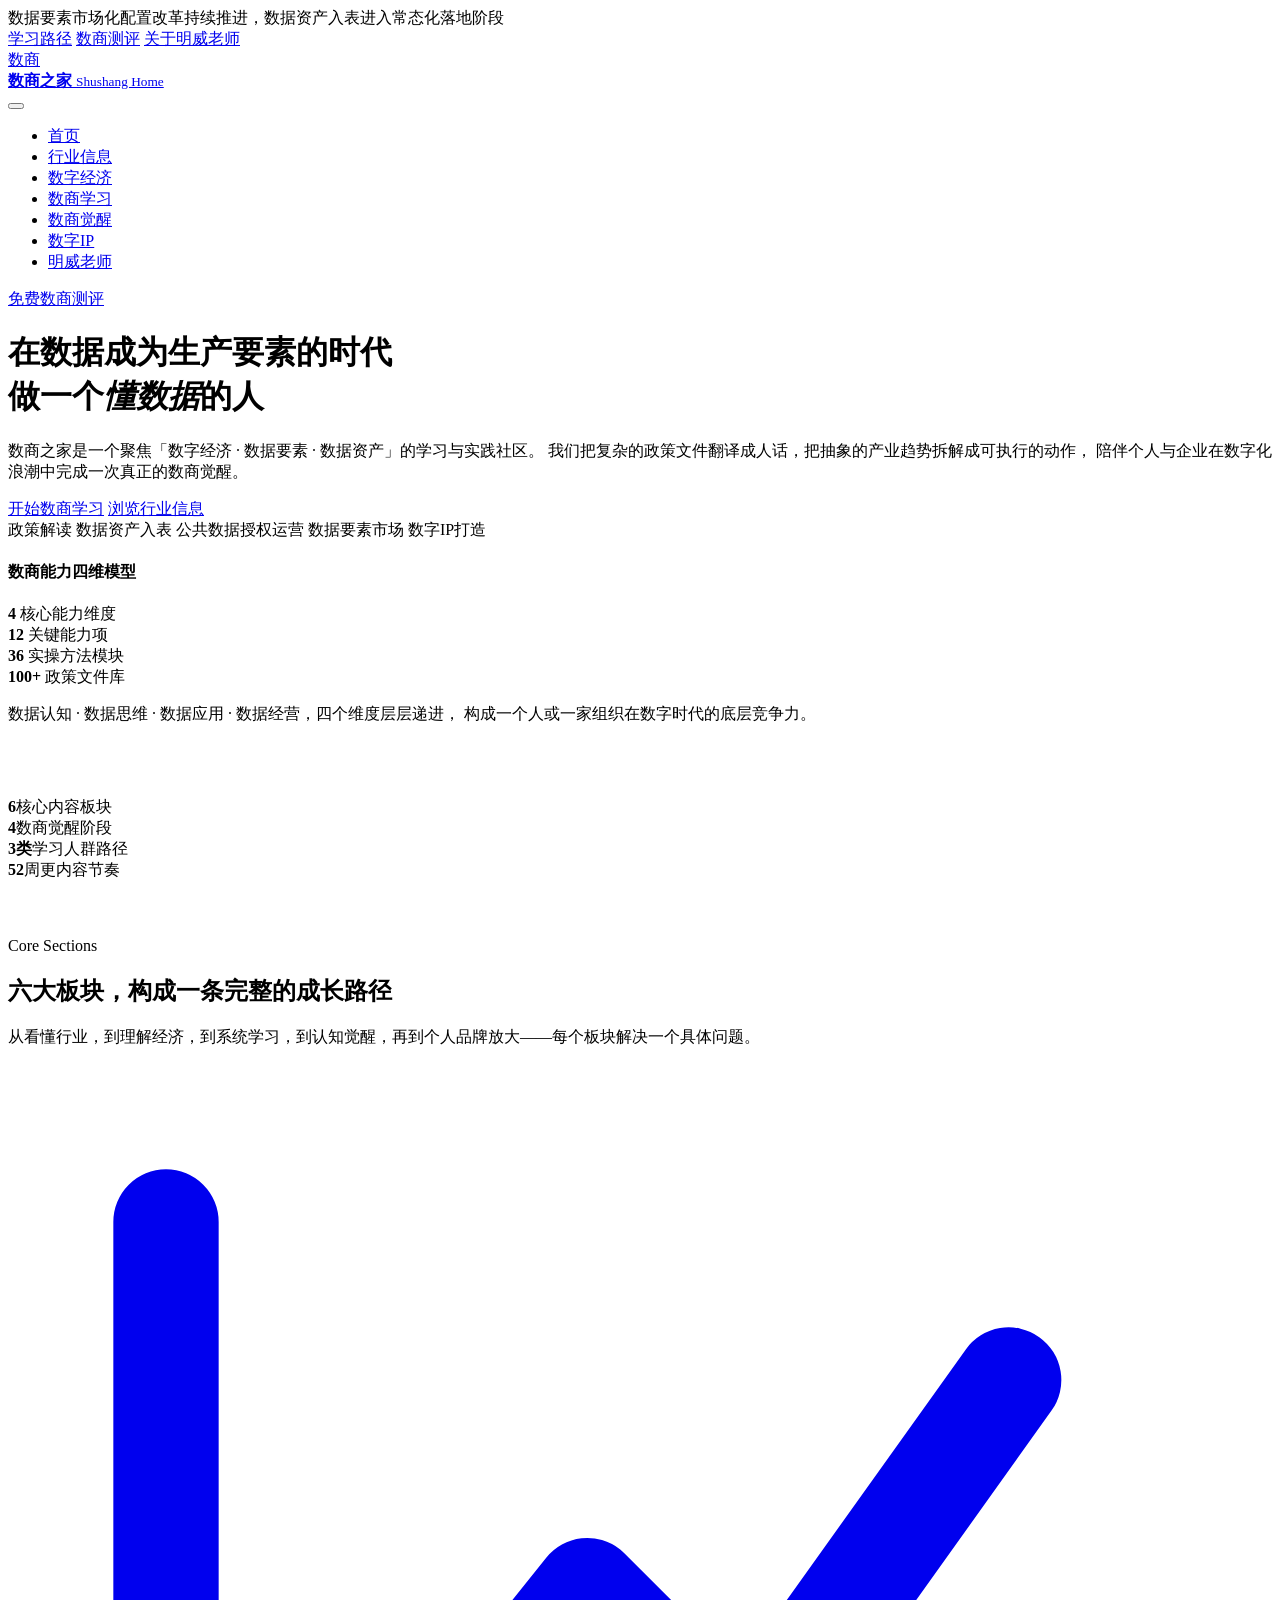
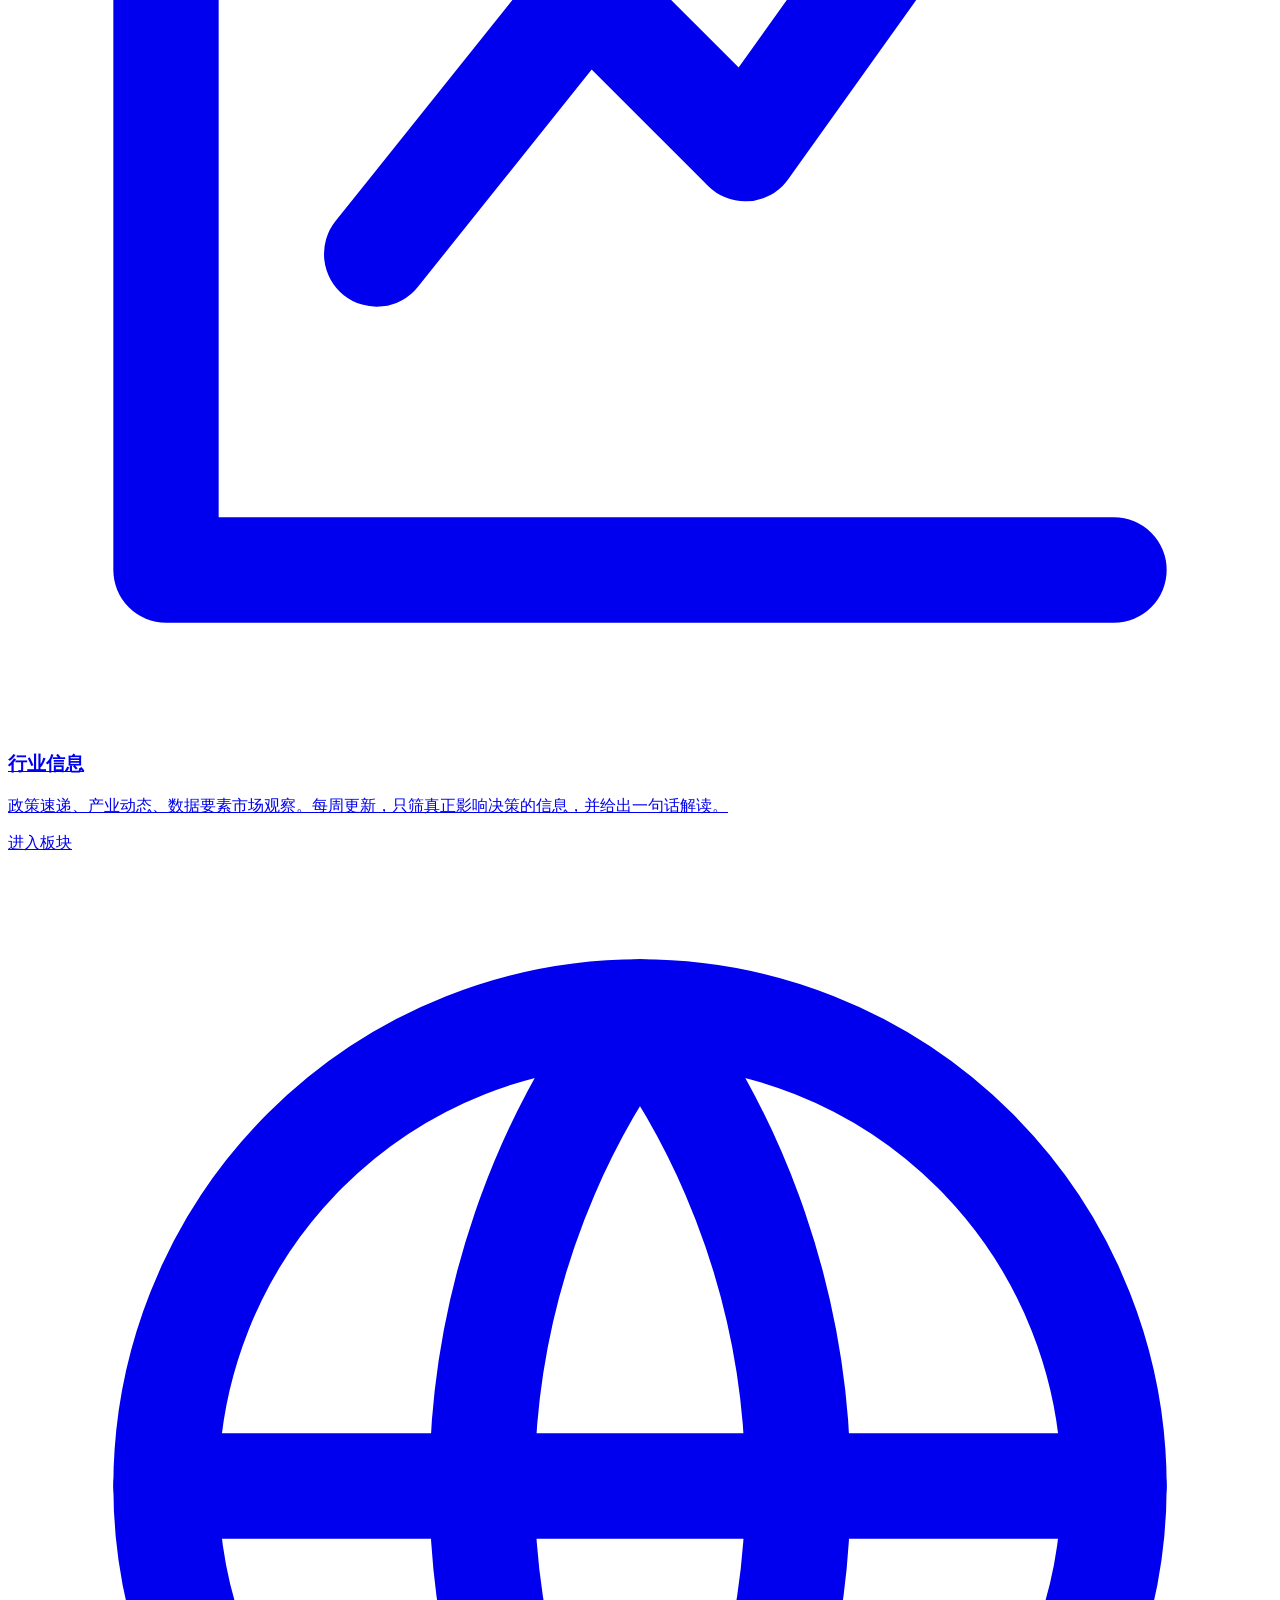
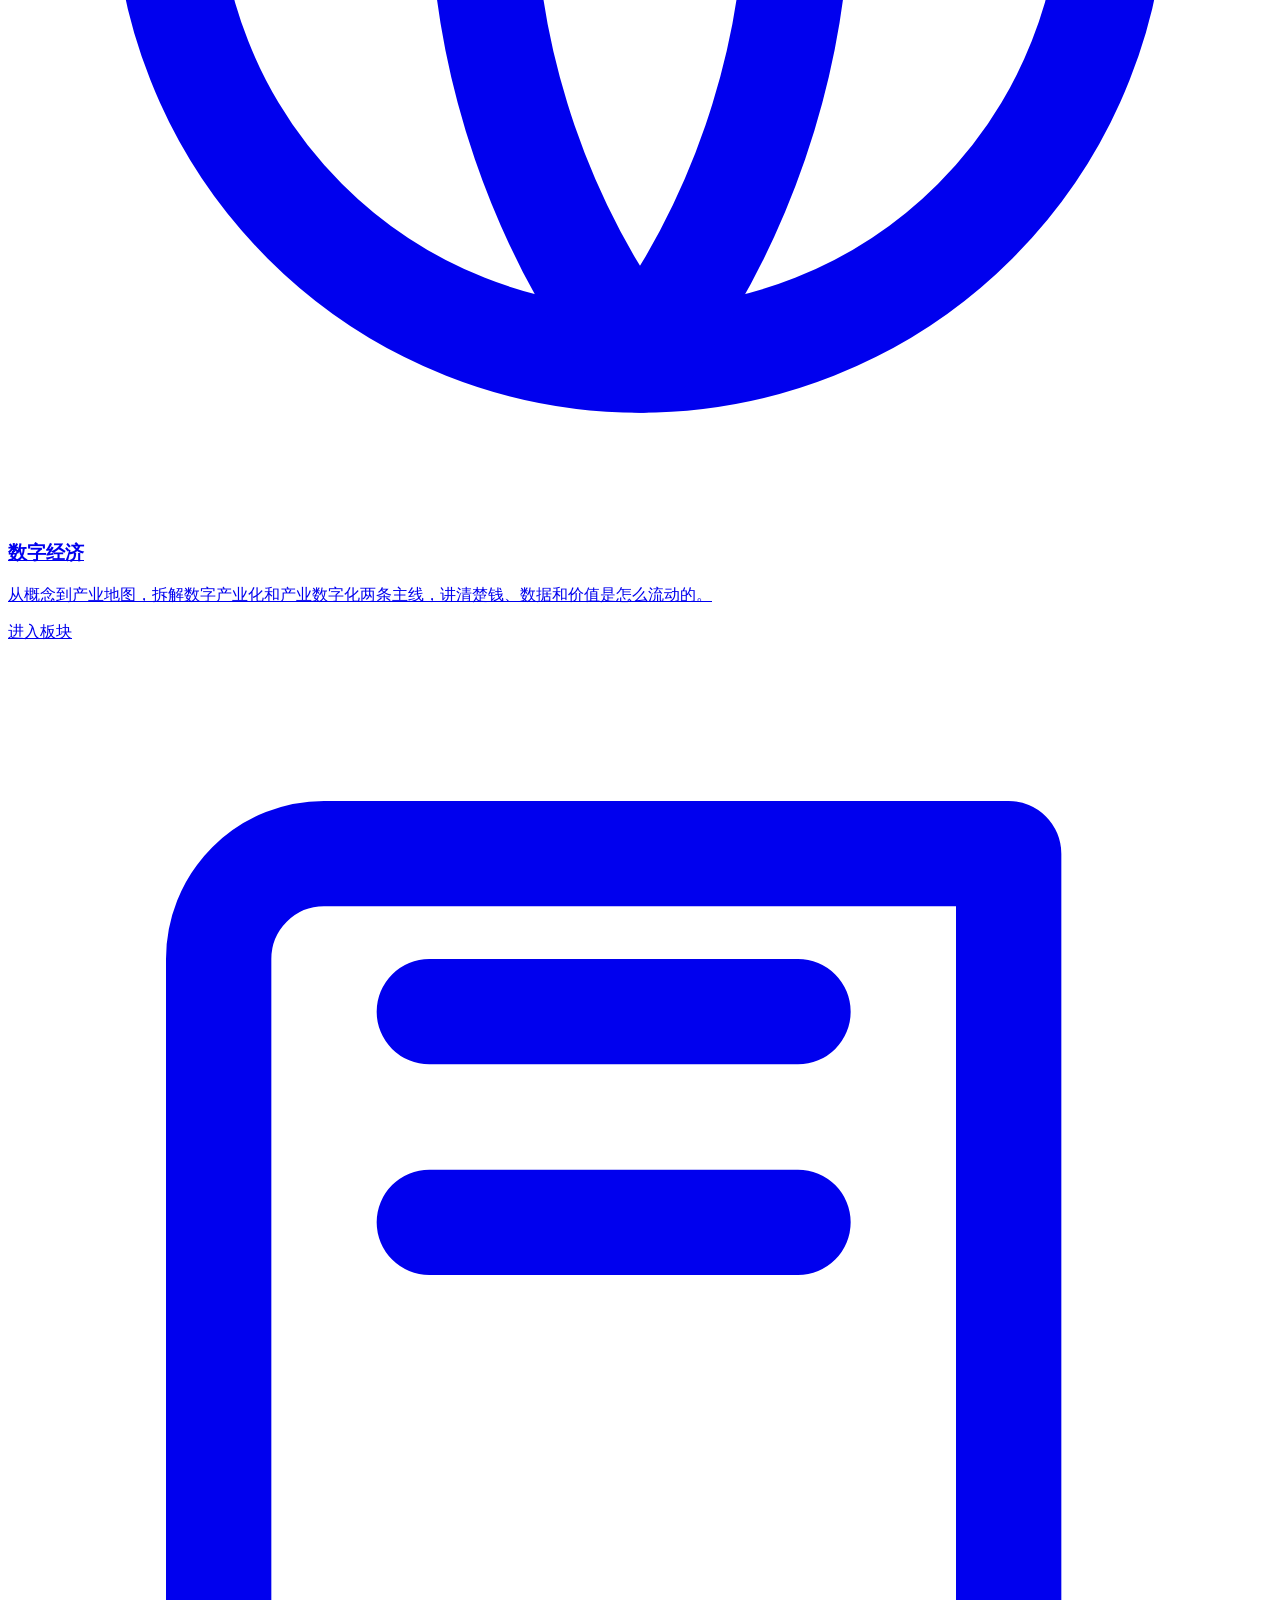
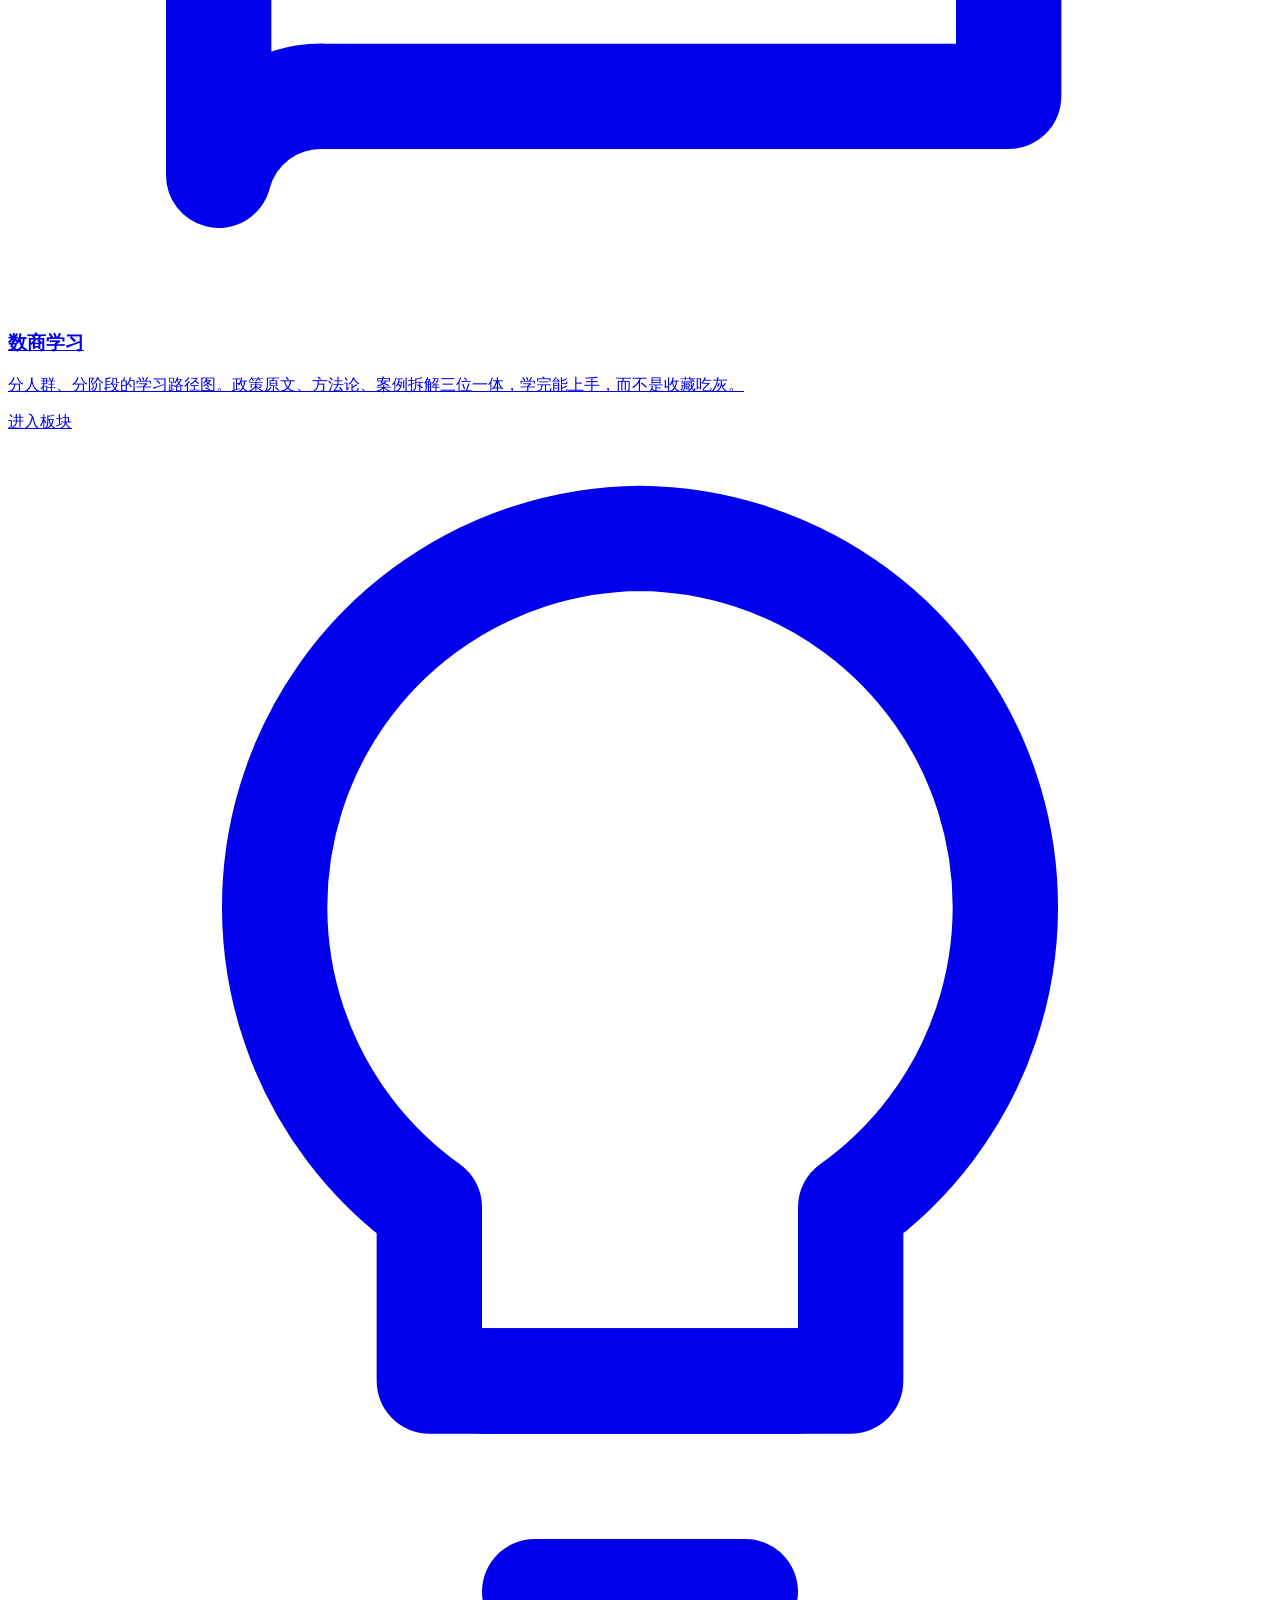
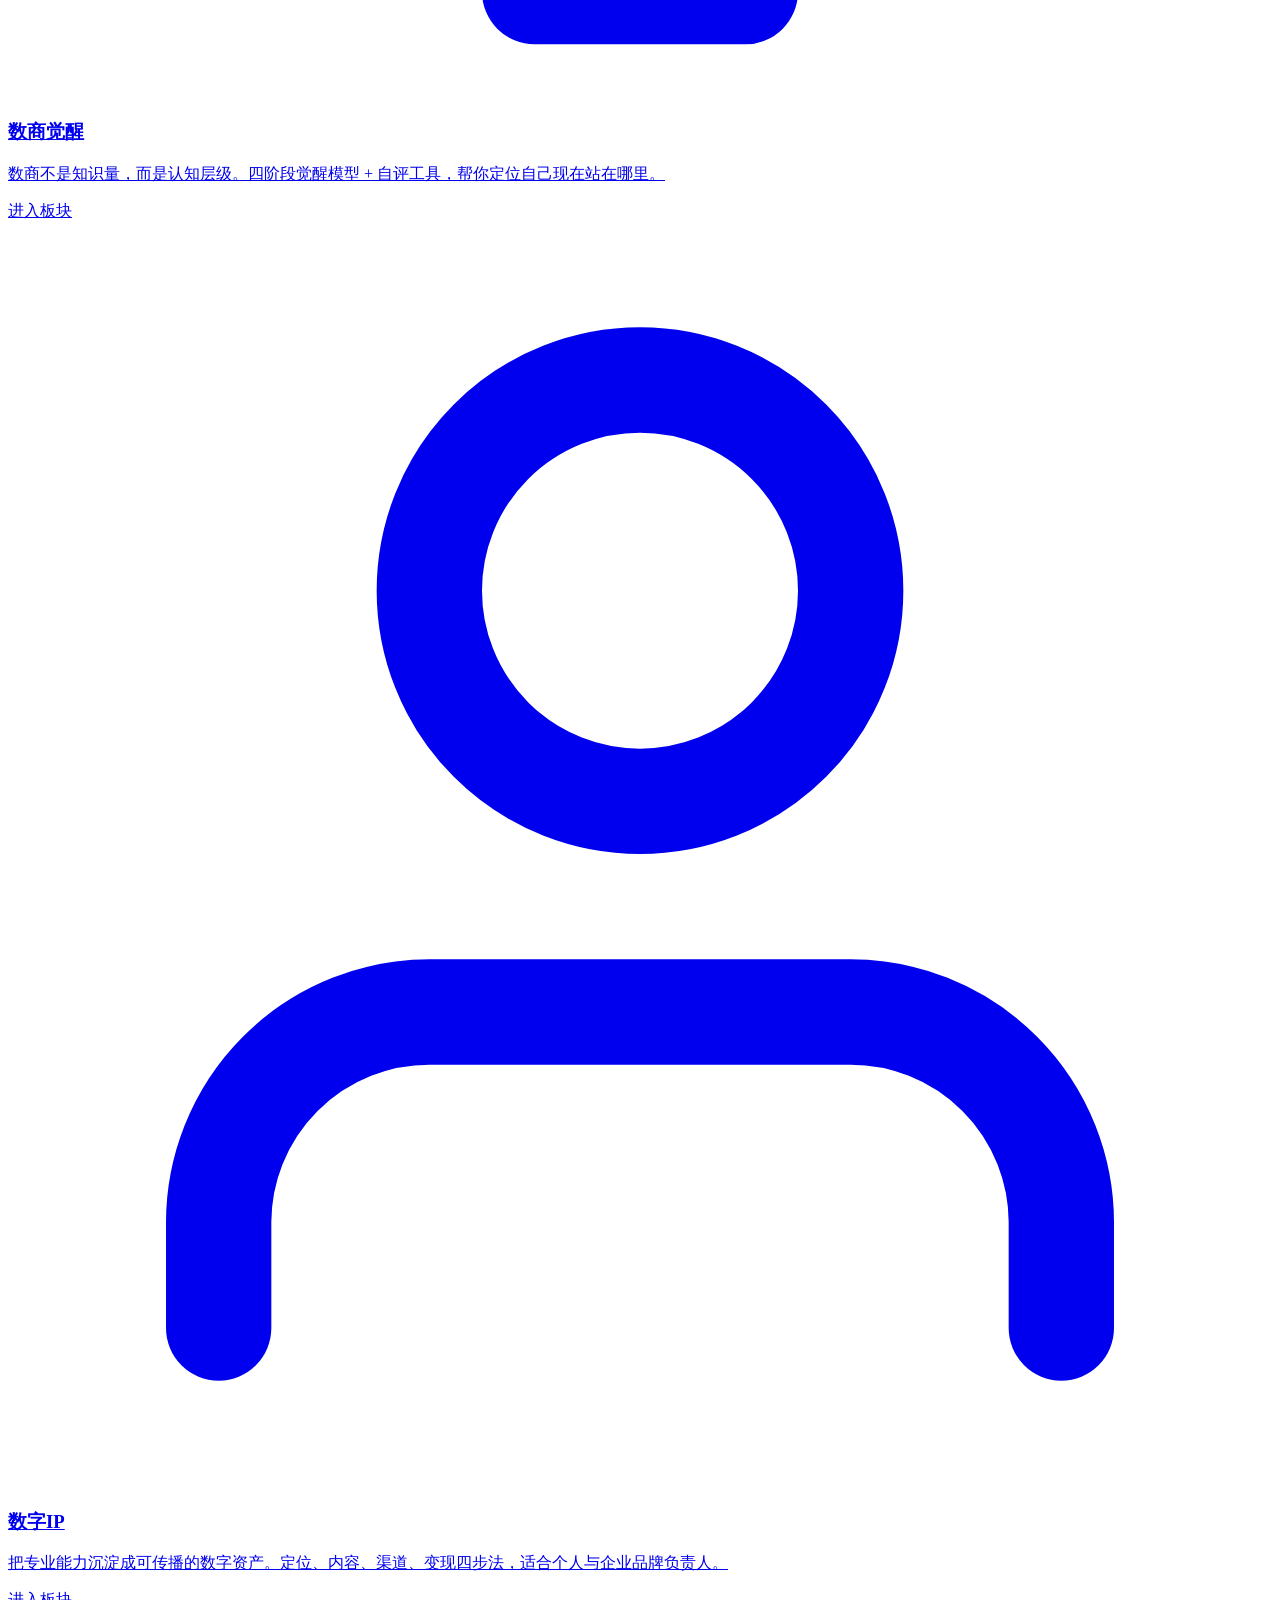
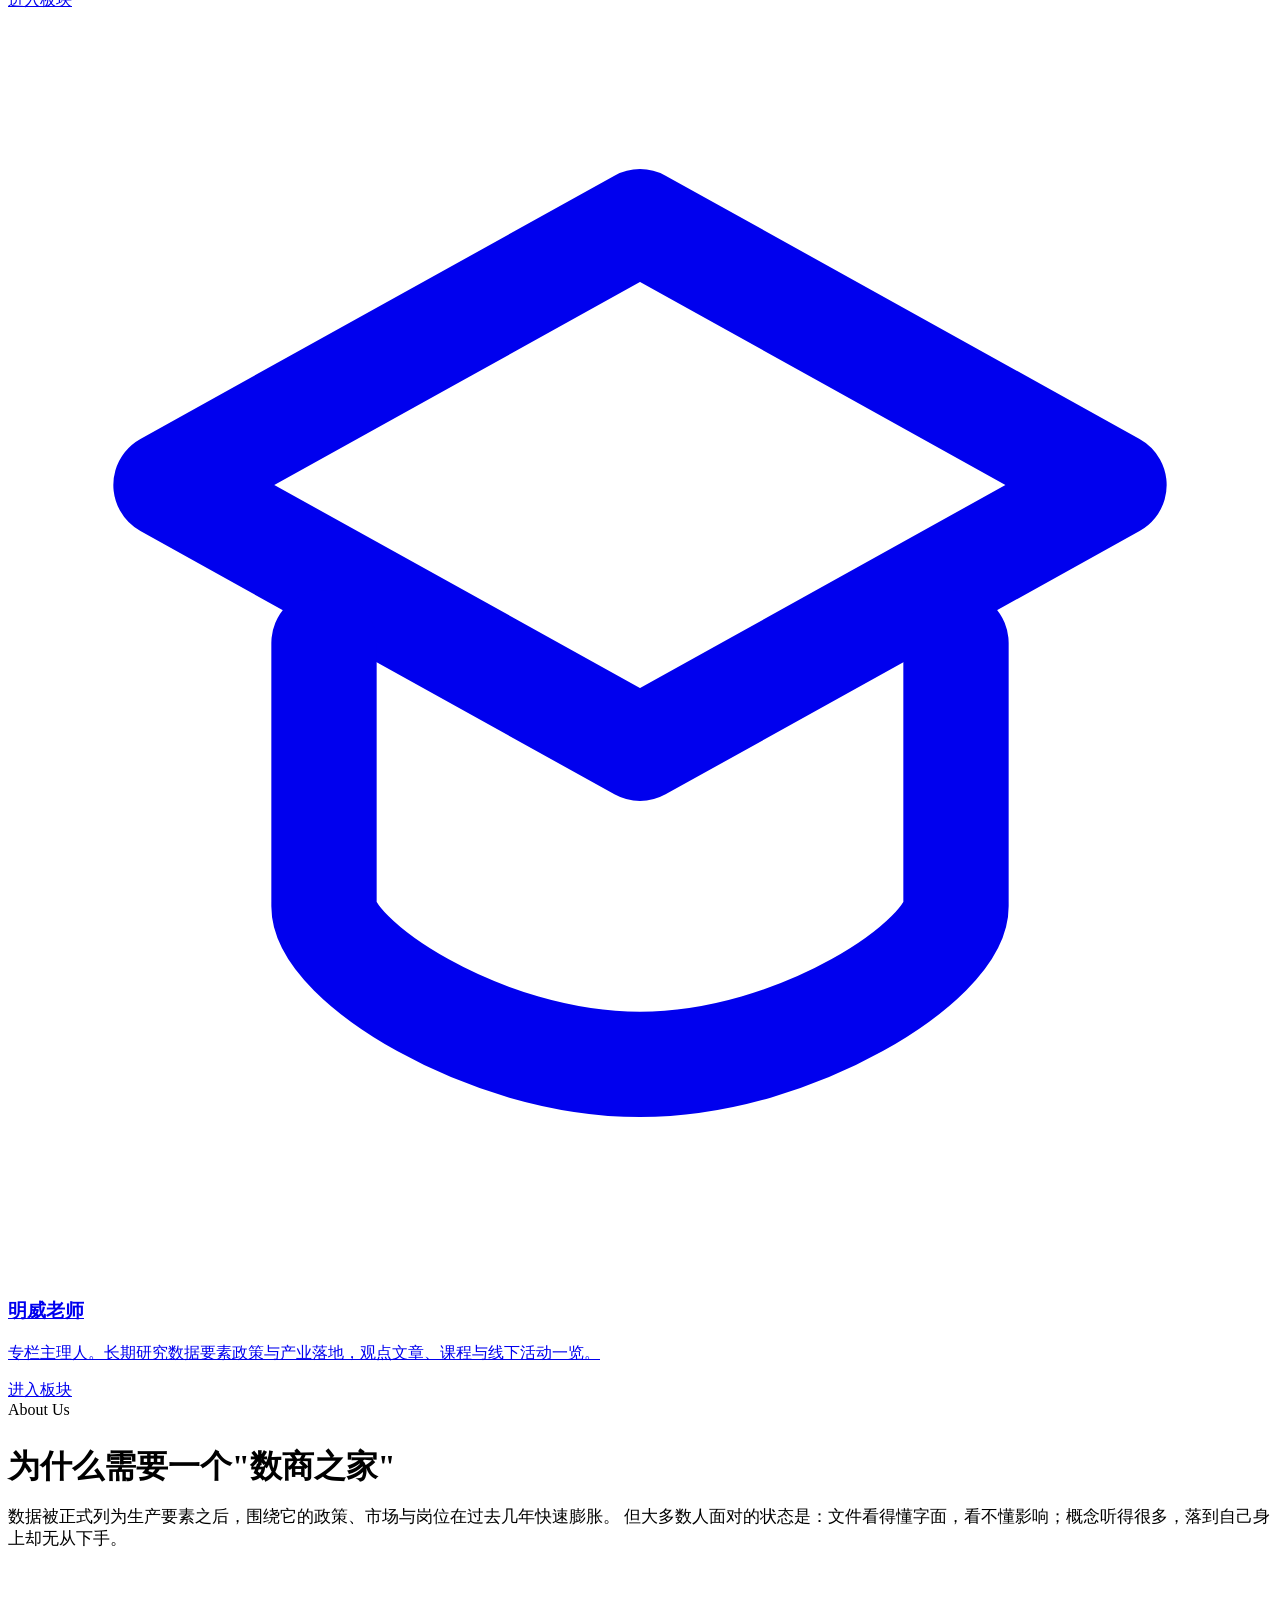
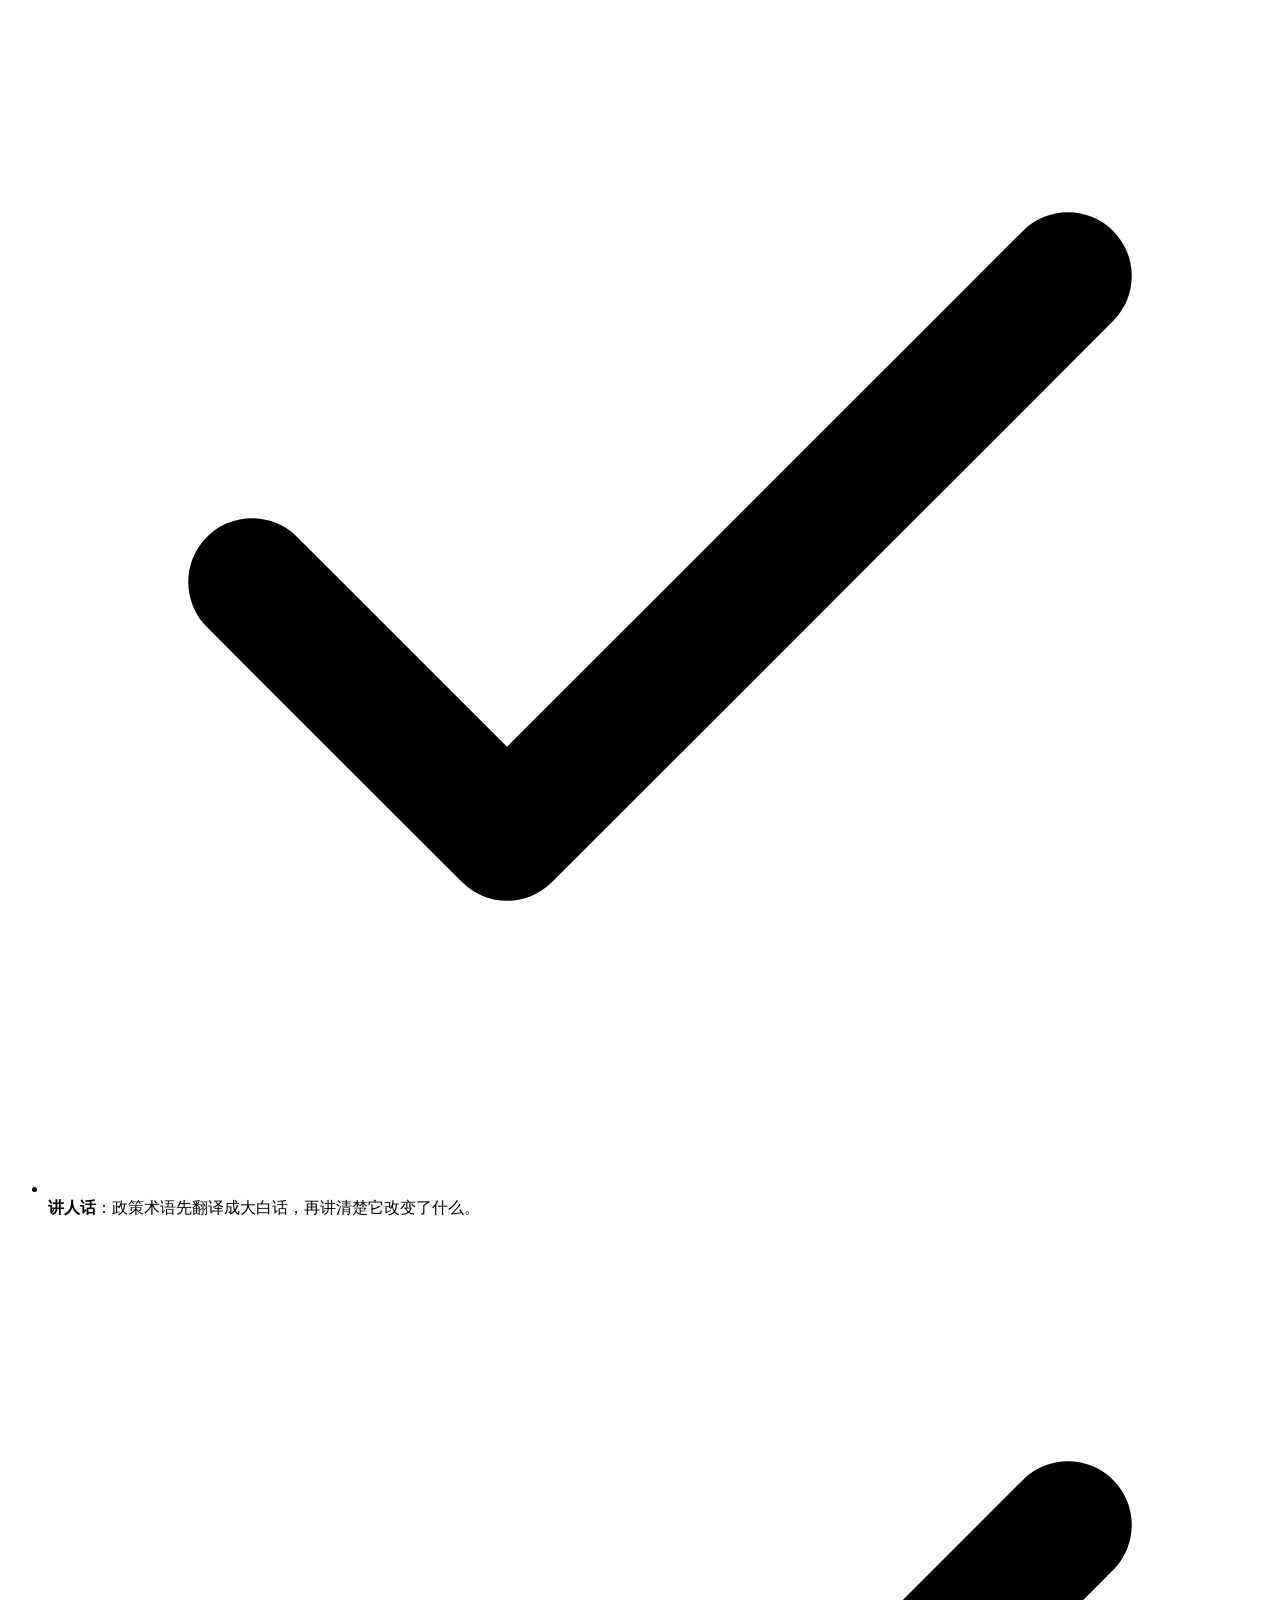
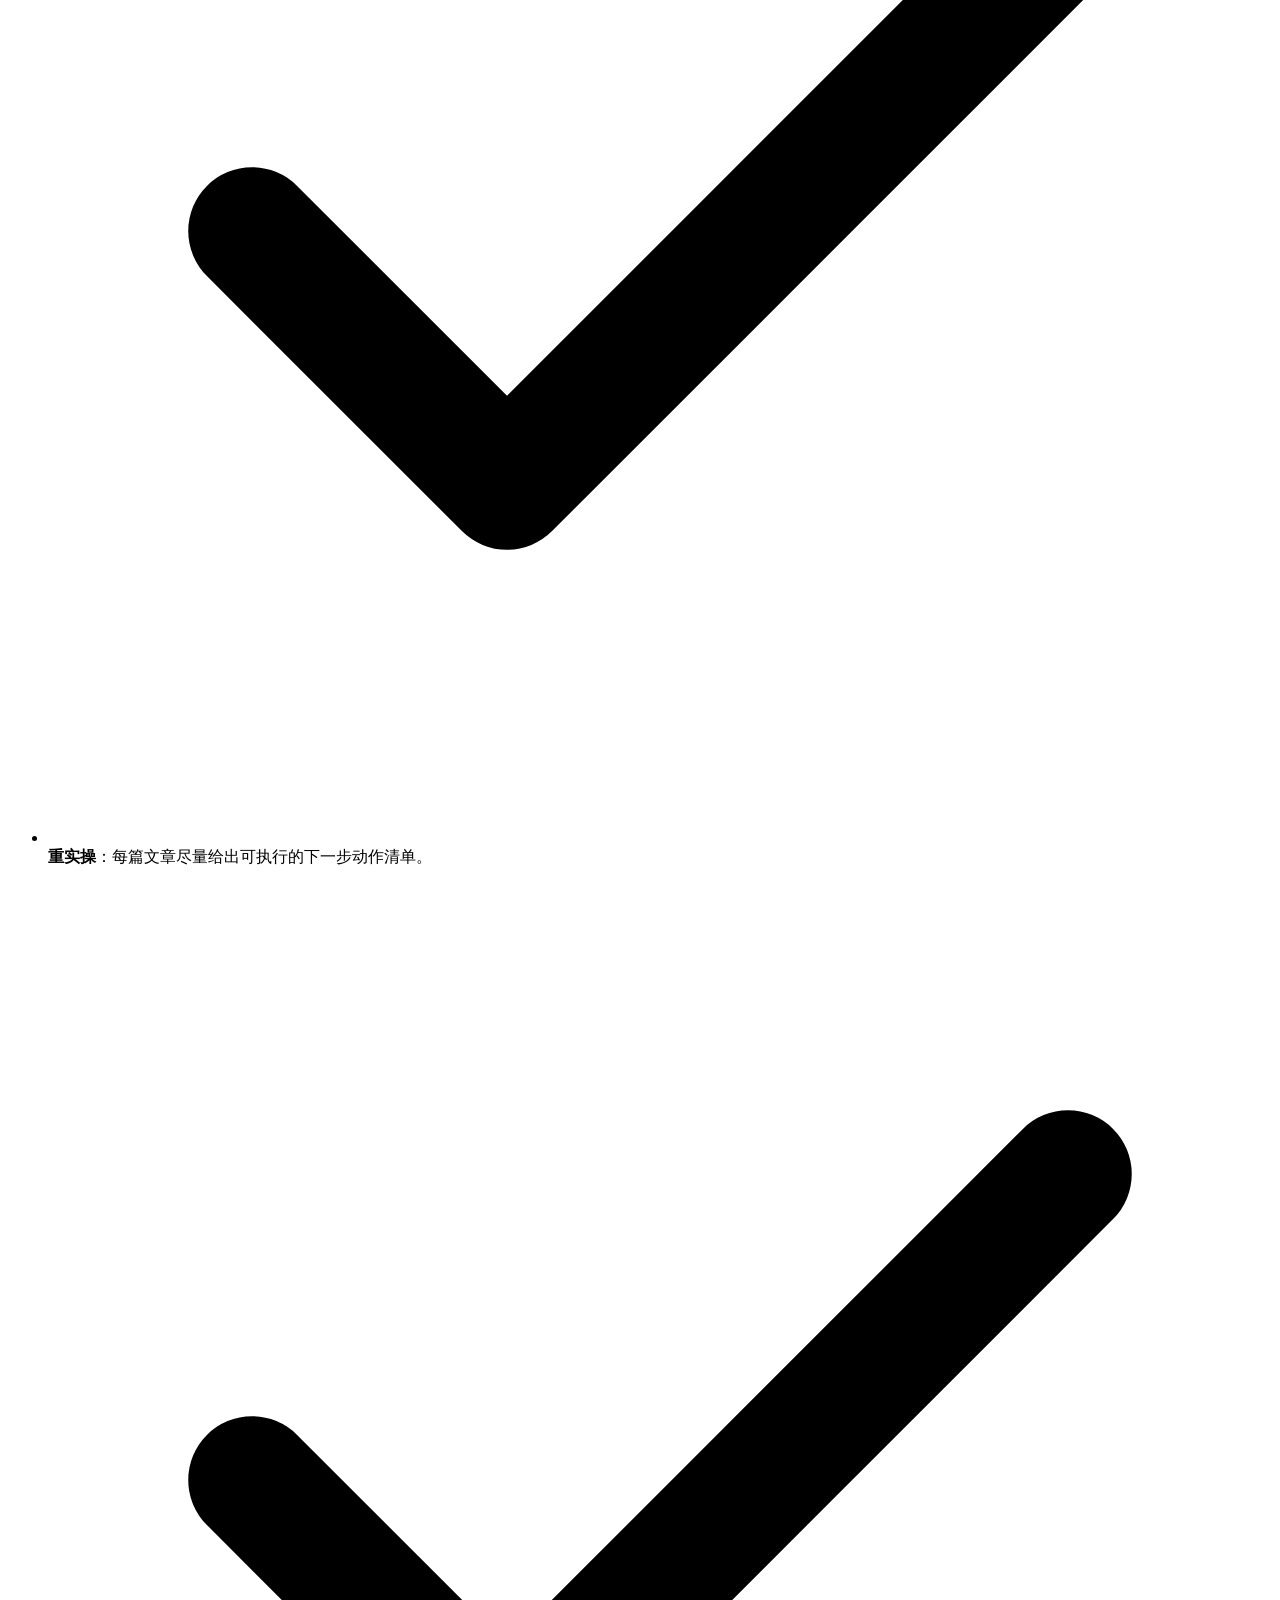
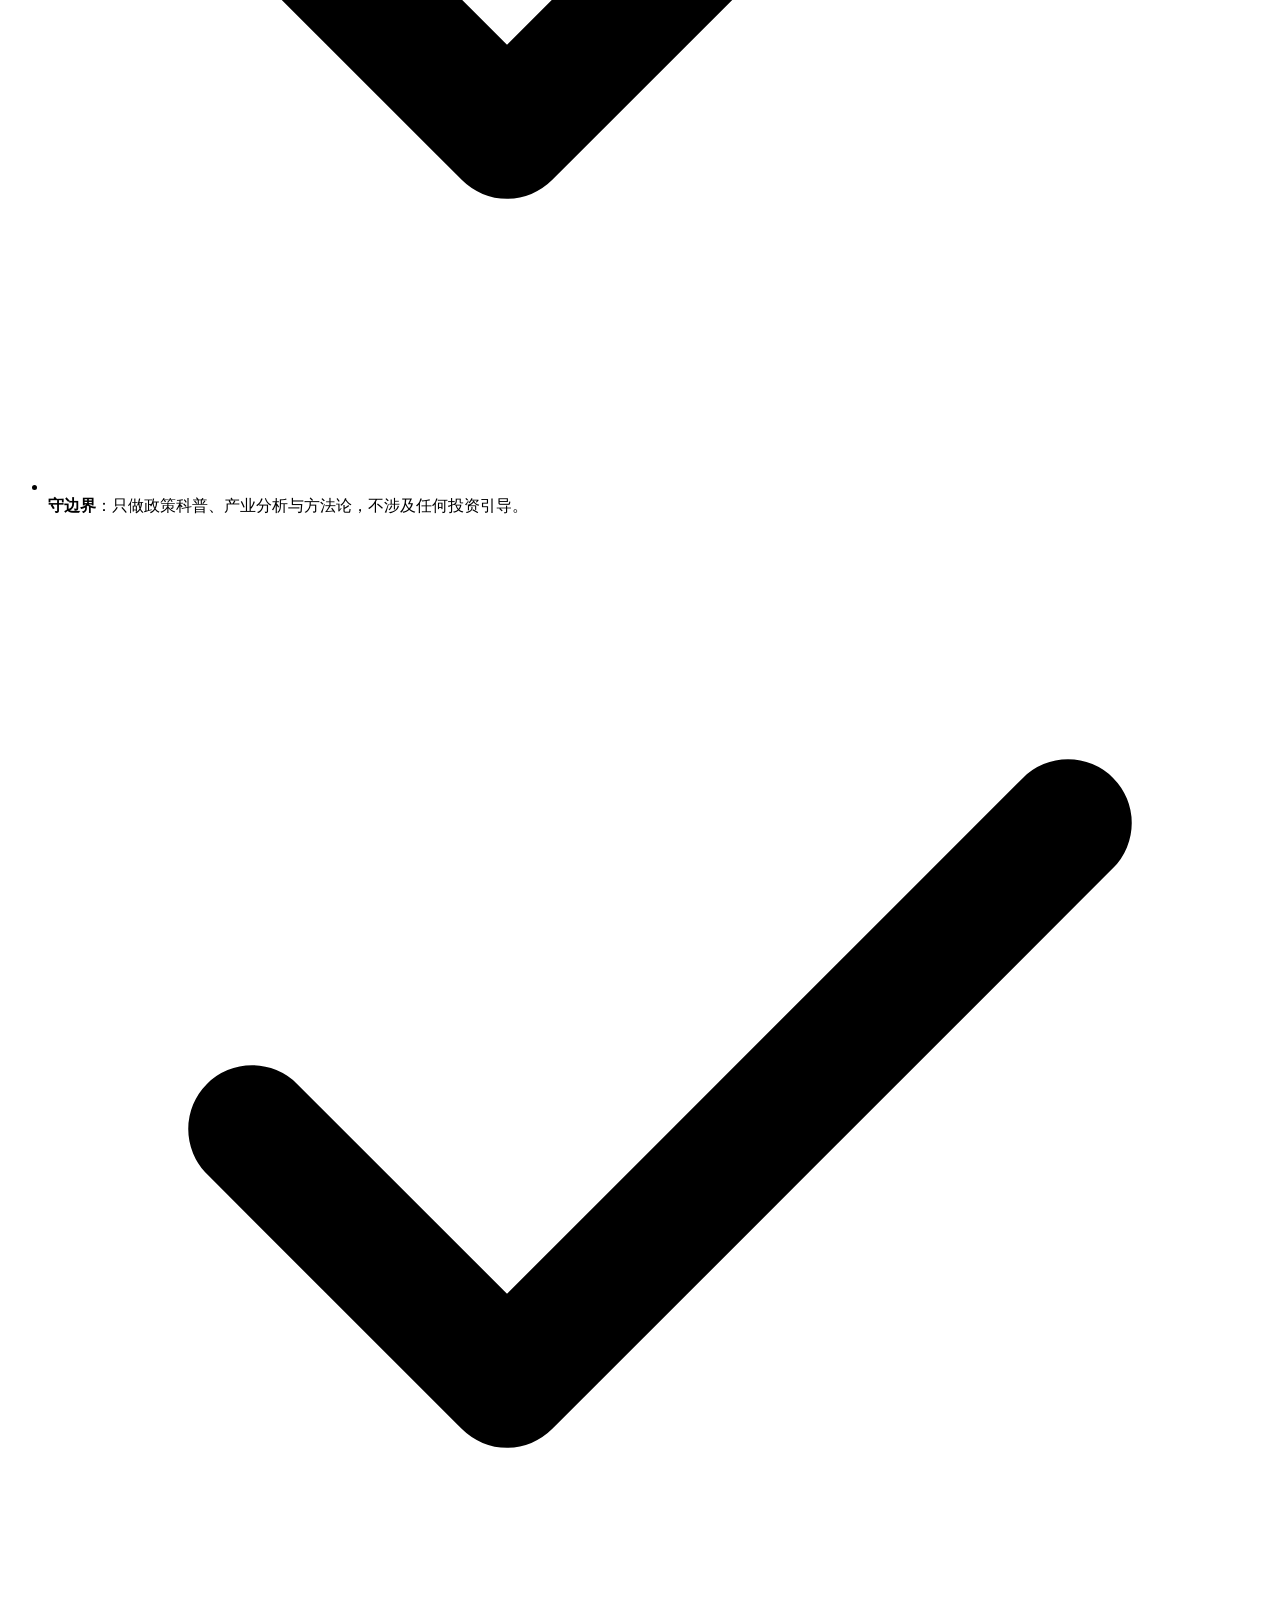
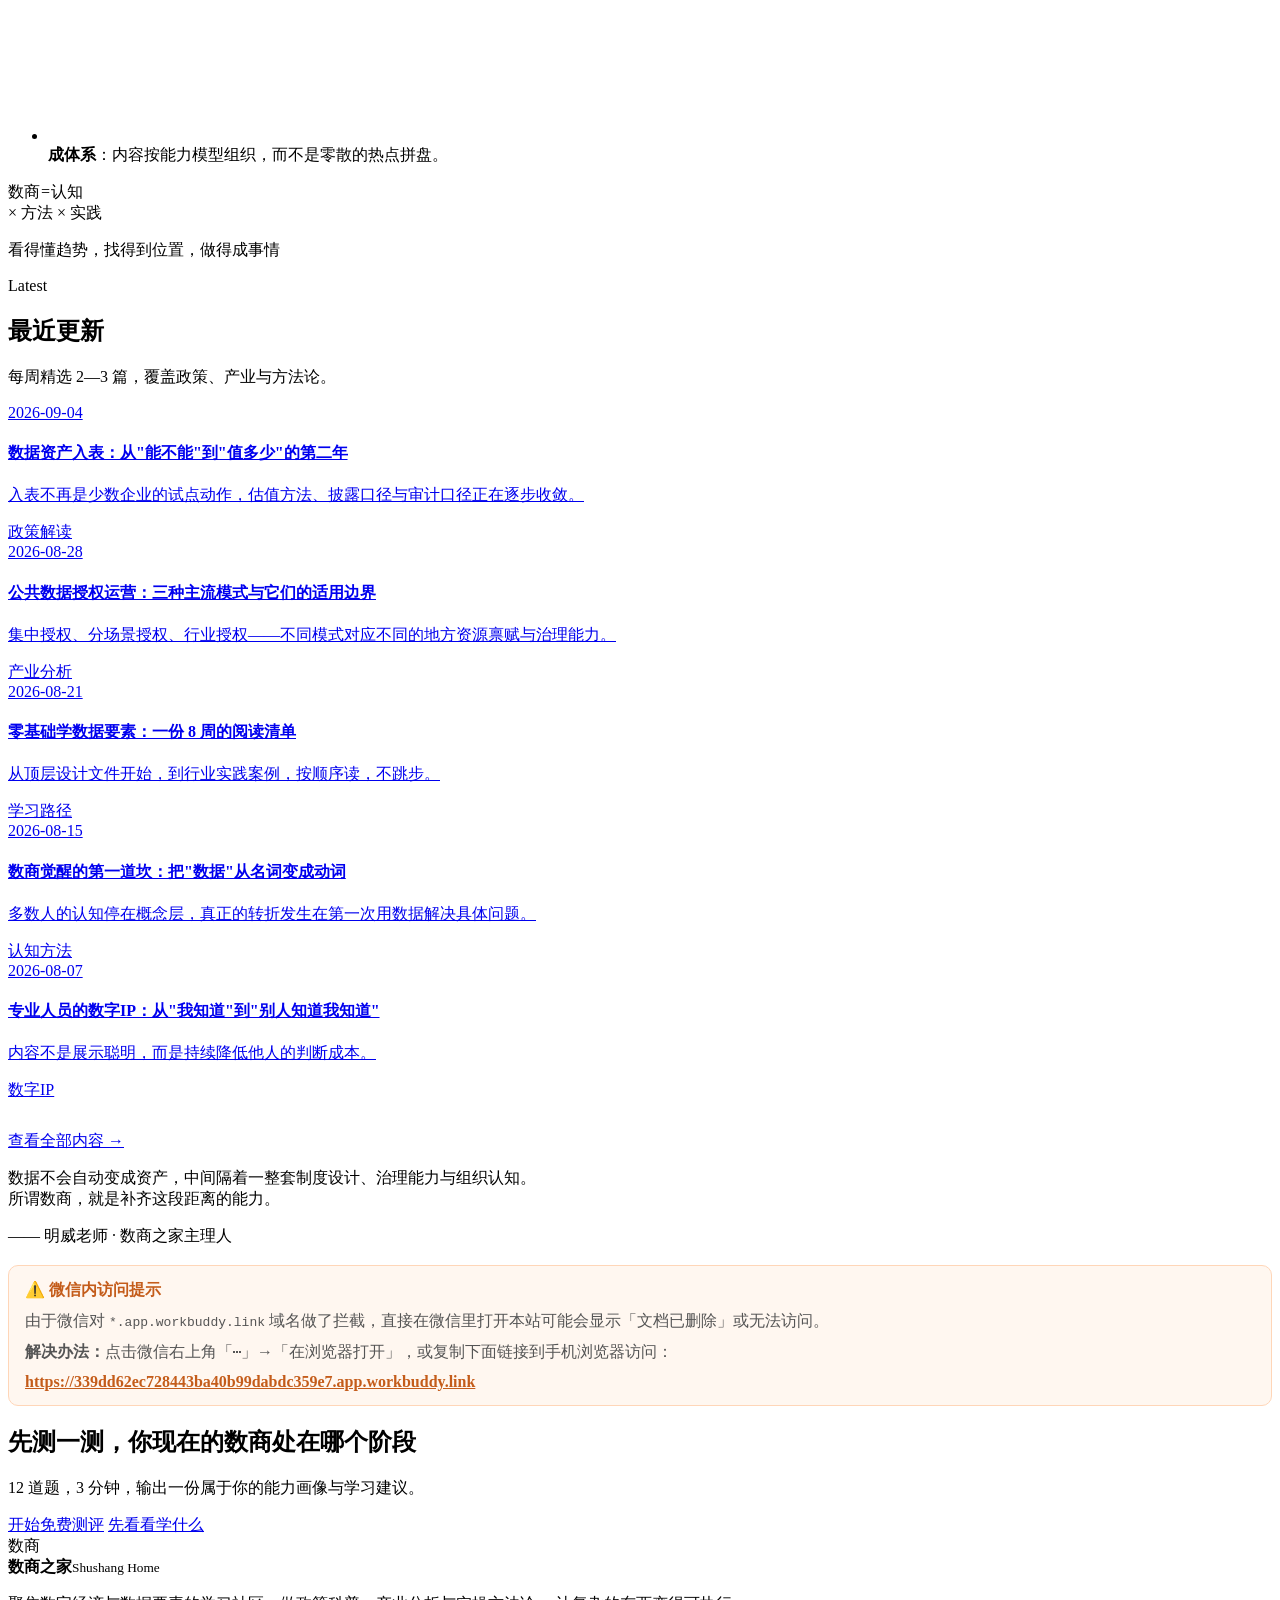
==== index.html @ f6cee19c "deploy: index.html" ====
<!DOCTYPE html>
<html lang="zh-CN">
<head>
<meta charset="UTF-8">
<meta name="viewport" content="width=device-width, initial-scale=1">
<title>数商之家 — 数字经济 · 数据要素 · 数商觉醒</title>
<meta name="description" content="数商之家，聚焦数字经济、数据要素与数据资产化的学习与实践社区。提供行业信息、政策解读、数商学习路径、数商觉醒方法论、数字IP打造与明威老师专栏内容。">
<link rel="stylesheet" href="assets/css/style.css">
</head>
<body>

<!-- 顶部公告 -->
<div class="topbar">
  <div class="container">
    <span><i class="dot"></i>数据要素市场化配置改革持续推进，数据资产入表进入常态化落地阶段</span>
    <div class="topbar-links">
      <a href="learning.html">学习路径</a>
      <a href="awakening.html">数商测评</a>
      <a href="teacher.html">关于明威老师</a>
    </div>
  </div>
</div>

<!-- 导航 -->
<nav class="nav">
  <div class="container">
    <a href="index.html" class="logo">
      <div class="logo-mark">数商</div>
      <div class="logo-text">
        <b>数商之家</b>
        <small>Shushang Home</small>
      </div>
    </a>

    <button class="nav-toggle" aria-label="菜单" aria-expanded="false"><i></i><i></i><i></i></button>

    <ul class="nav-menu">
      <li><a href="index.html" class="active">首页</a></li>
      <li><a href="industry.html">行业信息</a></li>
      <li><a href="economy.html">数字经济</a></li>
      <li><a href="learning.html">数商学习</a></li>
      <li><a href="awakening.html">数商觉醒</a></li>
      <li><a href="ip.html">数字IP</a></li>
      <li><a href="teacher.html">明威老师</a></li>
    </ul>

    <div class="nav-cta">
      <a href="awakening.html" class="btn btn-primary btn-sm">免费数商测评</a>
    </div>
  </div>
</nav>

<!-- Hero -->
<header class="hero">
  <div class="container">
    <div class="hero-grid">
      <div>
        <h1>在数据成为生产要素的时代<br>做一个<em>懂数据</em>的人</h1>
        <p class="lead">
          数商之家是一个聚焦「数字经济 · 数据要素 · 数据资产」的学习与实践社区。
          我们把复杂的政策文件翻译成人话，把抽象的产业趋势拆解成可执行的动作，
          陪伴个人与企业在数字化浪潮中完成一次真正的数商觉醒。
        </p>
        <div class="hero-actions">
          <a href="learning.html" class="btn btn-primary">开始数商学习</a>
          <a href="industry.html" class="btn btn-light">浏览行业信息</a>
        </div>
        <div class="hero-tags">
          <span>政策解读</span>
          <span>数据资产入表</span>
          <span>公共数据授权运营</span>
          <span>数据要素市场</span>
          <span>数字IP打造</span>
        </div>
      </div>

      <div class="hero-card">
        <h4>数商能力四维模型</h4>
        <div class="stat-row">
          <div class="stat">
            <b data-count="4">4</b>
            <span>核心能力维度</span>
          </div>
          <div class="stat">
            <b data-count="12">12</b>
            <span>关键能力项</span>
          </div>
          <div class="stat">
            <b data-count="36">36</b>
            <span>实操方法模块</span>
          </div>
          <div class="stat">
            <b data-count="100" data-suffix="+">100+</b>
            <span>政策文件库</span>
          </div>
        </div>
        <div class="divider"></div>
        <p class="hero-note">
          数据认知 · 数据思维 · 数据应用 · 数据经营，四个维度层层递进，
          构成一个人或一家组织在数字时代的底层竞争力。
        </p>
      </div>
    </div>
  </div>
</header>

<!-- 数据亮点 -->
<section class="section" style="padding: 56px 0;">
  <div class="container">
    <div class="highlights reveal">
      <div class="highlight"><b data-count="6">6</b><span>核心内容板块</span></div>
      <div class="highlight"><b data-count="4">4</b><span>数商觉醒阶段</span></div>
      <div class="highlight"><b data-count="3" data-suffix="类">3类</b><span>学习人群路径</span></div>
      <div class="highlight"><b data-count="52">52</b><span>周更内容节奏</span></div>
    </div>
  </div>
</section>

<!-- 六大板块 -->
<section class="section section-soft">
  <div class="container">
    <div class="sec-head center">
      <div class="eyebrow">Core Sections</div>
      <h2>六大板块，构成一条完整的成长路径</h2>
      <p>从看懂行业，到理解经济，到系统学习，到认知觉醒，再到个人品牌放大——每个板块解决一个具体问题。</p>
    </div>

    <div class="grid g-3">
      <a href="industry.html" class="card mod-card reveal">
        <div class="mod-icon">
          <svg viewBox="0 0 24 24" fill="none" stroke="currentColor" stroke-width="2" stroke-linecap="round" stroke-linejoin="round"><path d="M3 3v18h18"/><path d="M7 15l4-5 3 3 5-7"/></svg>
        </div>
        <h3>行业信息</h3>
        <p>政策速递、产业动态、数据要素市场观察。每周更新，只筛真正影响决策的信息，并给出一句话解读。</p>
        <span class="more">进入板块</span>
      </a>

      <a href="economy.html" class="card mod-card reveal">
        <div class="mod-icon">
          <svg viewBox="0 0 24 24" fill="none" stroke="currentColor" stroke-width="2" stroke-linecap="round" stroke-linejoin="round"><circle cx="12" cy="12" r="9"/><path d="M3 12h18M12 3a15 15 0 010 18 15 15 0 010-18"/></svg>
        </div>
        <h3>数字经济</h3>
        <p>从概念到产业地图，拆解数字产业化和产业数字化两条主线，讲清楚钱、数据和价值是怎么流动的。</p>
        <span class="more">进入板块</span>
      </a>

      <a href="learning.html" class="card mod-card reveal">
        <div class="mod-icon">
          <svg viewBox="0 0 24 24" fill="none" stroke="currentColor" stroke-width="2" stroke-linecap="round" stroke-linejoin="round"><path d="M4 19.5V6a2 2 0 012-2h13v16H6a2 2 0 00-2 1.5z"/><path d="M8 7h7M8 11h7"/></svg>
        </div>
        <h3>数商学习</h3>
        <p>分人群、分阶段的学习路径图。政策原文、方法论、案例拆解三位一体，学完能上手，而不是收藏吃灰。</p>
        <span class="more">进入板块</span>
      </a>

      <a href="awakening.html" class="card mod-card reveal">
        <div class="mod-icon">
          <svg viewBox="0 0 24 24" fill="none" stroke="currentColor" stroke-width="2" stroke-linecap="round" stroke-linejoin="round"><path d="M9 18h6M10 22h4"/><path d="M12 2a7 7 0 00-4 12.7V18h8v-3.3A7 7 0 0012 2z"/></svg>
        </div>
        <h3>数商觉醒</h3>
        <p>数商不是知识量，而是认知层级。四阶段觉醒模型 + 自评工具，帮你定位自己现在站在哪里。</p>
        <span class="more">进入板块</span>
      </a>

      <a href="ip.html" class="card mod-card reveal">
        <div class="mod-icon">
          <svg viewBox="0 0 24 24" fill="none" stroke="currentColor" stroke-width="2" stroke-linecap="round" stroke-linejoin="round"><path d="M20 21v-2a4 4 0 00-4-4H8a4 4 0 00-4 4v2"/><circle cx="12" cy="7" r="4"/></svg>
        </div>
        <h3>数字IP</h3>
        <p>把专业能力沉淀成可传播的数字资产。定位、内容、渠道、变现四步法，适合个人与企业品牌负责人。</p>
        <span class="more">进入板块</span>
      </a>

      <a href="teacher.html" class="card mod-card reveal">
        <div class="mod-icon">
          <svg viewBox="0 0 24 24" fill="none" stroke="currentColor" stroke-width="2" stroke-linecap="round" stroke-linejoin="round"><path d="M12 14l9-5-9-5-9 5 9 5z"/><path d="M6 12v5c0 1 3 3 6 3s6-2 6-3v-5"/></svg>
        </div>
        <h3>明威老师</h3>
        <p>专栏主理人。长期研究数据要素政策与产业落地，观点文章、课程与线下活动一览。</p>
        <span class="more">进入板块</span>
      </a>
    </div>
  </div>
</section>

<!-- 关于 -->
<section class="section">
  <div class="container">
    <div class="split">
      <div class="reveal">
        <div class="eyebrow">About Us</div>
        <h2 style="font-size:32px;color:var(--navy-800);margin-bottom:16px;">为什么需要一个"数商之家"</h2>
        <p style="color:var(--text-2);font-size:16.5px;margin-bottom:20px;">
          数据被正式列为生产要素之后，围绕它的政策、市场与岗位在过去几年快速膨胀。
          但大多数人面对的状态是：文件看得懂字面，看不懂影响；概念听得很多，落到自己身上却无从下手。
        </p>
        <ul class="feature-list">
          <li>
            <svg viewBox="0 0 24 24" fill="none" stroke="currentColor" stroke-width="2.5" stroke-linecap="round" stroke-linejoin="round"><path d="M20 6L9 17l-5-5"/></svg>
            <span><strong>讲人话</strong>：政策术语先翻译成大白话，再讲清楚它改变了什么。</span>
          </li>
          <li>
            <svg viewBox="0 0 24 24" fill="none" stroke="currentColor" stroke-width="2.5" stroke-linecap="round" stroke-linejoin="round"><path d="M20 6L9 17l-5-5"/></svg>
            <span><strong>重实操</strong>：每篇文章尽量给出可执行的下一步动作清单。</span>
          </li>
          <li>
            <svg viewBox="0 0 24 24" fill="none" stroke="currentColor" stroke-width="2.5" stroke-linecap="round" stroke-linejoin="round"><path d="M20 6L9 17l-5-5"/></svg>
            <span><strong>守边界</strong>：只做政策科普、产业分析与方法论，不涉及任何投资引导。</span>
          </li>
          <li>
            <svg viewBox="0 0 24 24" fill="none" stroke="currentColor" stroke-width="2.5" stroke-linecap="round" stroke-linejoin="round"><path d="M20 6L9 17l-5-5"/></svg>
            <span><strong>成体系</strong>：内容按能力模型组织，而不是零散的热点拼盘。</span>
          </li>
        </ul>
      </div>

      <div class="split-visual reveal">
        <div class="visual">
          <div class="visual-inner">
            <div class="big">数商<em>=</em>认知<br>× 方法 × 实践</div>
            <p>看得懂趋势，找得到位置，做得成事情</p>
          </div>
        </div>
      </div>
    </div>
  </div>
</section>

<!-- 最新内容 -->
<section class="section section-soft">
  <div class="container">
    <div class="sec-head">
      <div class="eyebrow">Latest</div>
      <h2>最近更新</h2>
      <p>每周精选 2—3 篇，覆盖政策、产业与方法论。</p>
    </div>

    <div class="news-list reveal">
      <a href="industry.html" class="news-item">
        <div class="news-date">2026-09-04</div>
        <div>
          <h4>数据资产入表：从"能不能"到"值多少"的第二年</h4>
          <p>入表不再是少数企业的试点动作，估值方法、披露口径与审计口径正在逐步收敛。</p>
        </div>
        <span class="tag tag-orange">政策解读</span>
      </a>

      <a href="economy.html" class="news-item">
        <div class="news-date">2026-08-28</div>
        <div>
          <h4>公共数据授权运营：三种主流模式与它们的适用边界</h4>
          <p>集中授权、分场景授权、行业授权——不同模式对应不同的地方资源禀赋与治理能力。</p>
        </div>
        <span class="tag tag-blue">产业分析</span>
      </a>

      <a href="learning.html" class="news-item">
        <div class="news-date">2026-08-21</div>
        <div>
          <h4>零基础学数据要素：一份 8 周的阅读清单</h4>
          <p>从顶层设计文件开始，到行业实践案例，按顺序读，不跳步。</p>
        </div>
        <span class="tag tag-teal">学习路径</span>
      </a>

      <a href="awakening.html" class="news-item">
        <div class="news-date">2026-08-15</div>
        <div>
          <h4>数商觉醒的第一道坎：把"数据"从名词变成动词</h4>
          <p>多数人的认知停在概念层，真正的转折发生在第一次用数据解决具体问题。</p>
        </div>
        <span class="tag tag-purple">认知方法</span>
      </a>

      <a href="ip.html" class="news-item">
        <div class="news-date">2026-08-07</div>
        <div>
          <h4>专业人员的数字IP：从"我知道"到"别人知道我知道"</h4>
          <p>内容不是展示聪明，而是持续降低他人的判断成本。</p>
        </div>
        <span class="tag">数字IP</span>
      </a>
    </div>

    <div style="margin-top:30px;">
      <a href="industry.html" class="btn btn-ghost">查看全部内容 →</a>
    </div>
  </div>
</section>

<!-- 引用 -->
<section class="section">
  <div class="container">
    <div class="quote reveal">
      <p>数据不会自动变成资产，中间隔着一整套制度设计、治理能力与组织认知。<br>
      所谓数商，就是补齐这段距离的能力。</p>
      <footer>—— 明威老师 · 数商之家主理人
    
    <div class="wx-share-tip" style="margin-top:18px;padding:14px 16px;background:#fff7f0;border:1px solid #ffd6b8;border-radius:10px;">
      <p style="margin:0 0 10px;font-weight:600;color:#c45c1a;">⚠️ 微信内访问提示</p>
      <p style="margin:0 0 10px;color:#555;">由于微信对 <code>*.app.workbuddy.link</code> 域名做了拦截，直接在微信里打开本站可能会显示「文档已删除」或无法访问。</p>
      <p style="margin:0 0 10px;color:#555;"><strong>解决办法：</strong>点击微信右上角「⋯」→「在浏览器打开」，或复制下面链接到手机浏览器访问：</p>
      <p style="margin:0;word-break:break-all;"><a href="https://339dd62ec728443ba40b99dabdc359e7.app.workbuddy.link" style="color:#c45c1a;font-weight:600;">https://339dd62ec728443ba40b99dabdc359e7.app.workbuddy.link</a></p>
    </div>


</footer>
    </div>
  </div>
</section>

<!-- CTA -->
<section class="cta">
  <div class="container">
    <h2>先测一测，你现在的数商处在哪个阶段</h2>
    <p>12 道题，3 分钟，输出一份属于你的能力画像与学习建议。</p>
    <div class="hero-actions">
      <a href="awakening.html" class="btn btn-primary">开始免费测评</a>
      <a href="learning.html" class="btn btn-light">先看看学什么</a>
    </div>
  </div>
</section>

<!-- 页脚 -->
<footer class="footer">
  <div class="container">
    <div class="footer-grid">
      <div>
        <div class="logo">
          <div class="logo-mark">数商</div>
          <div class="logo-text"><b>数商之家</b><small>Shushang Home</small></div>
        </div>
        <p class="footer-about">
          聚焦数字经济与数据要素的学习社区。做政策科普、产业分析与实操方法论，
          让复杂的东西变得可执行。
        </p>
      </div>
      <div>
        <h5>内容板块</h5>
        <ul>
          <li><a href="industry.html">行业信息</a></li>
          <li><a href="economy.html">数字经济</a></li>
          <li><a href="learning.html">数商学习</a></li>
        </ul>
      </div>
      <div>
        <h5>成长路径</h5>
        <ul>
          <li><a href="awakening.html">数商觉醒</a></li>
          <li><a href="ip.html">数字IP</a></li>
          <li><a href="teacher.html">明威老师</a></li>
        </ul>
      </div>
      <div>
        <h5>关于</h5>
        <ul>
          <li><a href="teacher.html">关于我们</a></li>
          <li><a href="teacher.html#contact">内容合作</a></li>
          <li><a href="learning.html">加入社区</a></li>
        </ul>
      </div>
      <div>
        <h5>联系我们</h5>
        <ul>
          <li>内容合作：19852697@qq.com</li>
          <li>课程咨询：13149481331</li>
          <li>工作日 9:30—18:30 回复</li>
        </ul>
        <div class="wx-qr" style="margin-top:14px;text-align:center;">
          <img src="assets/img/weixin_qr.png?v=2" alt="微信二维码" style="width:150px;height:150px;border-radius:8px;background:#fff;padding:6px;border:1px solid #eee;" />
          <p style="font-size:13px;color:#555;margin-top:6px;">微信扫码添加，备注「数商之家」</p>
        </div>
      </div>
    </div>

    <div class="disclaimer">
      免责声明：本站内容仅用于政策科普、产业研究与学习方法交流，不构成任何投资建议、法律意见或商业承诺。
      涉及具体项目请以官方发布文件与专业机构意见为准。
    </div>

    <div class="footer-bottom">
      <span>© 2026 数商之家 Shushang Home · 保留所有权利</span>
      <span>内容立场：中立 · 科普 · 非投资导向</span>
    </div>
  </div>
</footer>

<button class="totop" aria-label="回到顶部">
  <svg viewBox="0 0 24 24" width="20" height="20" fill="none" stroke="currentColor" stroke-width="2.2" stroke-linecap="round" stroke-linejoin="round"><path d="M12 19V5M5 12l7-7 7 7"/></svg>
</button>

<script src="assets/js/main.js"></script>
<script src="assets/js/ai-widget.js"></script>
</body>
</html>
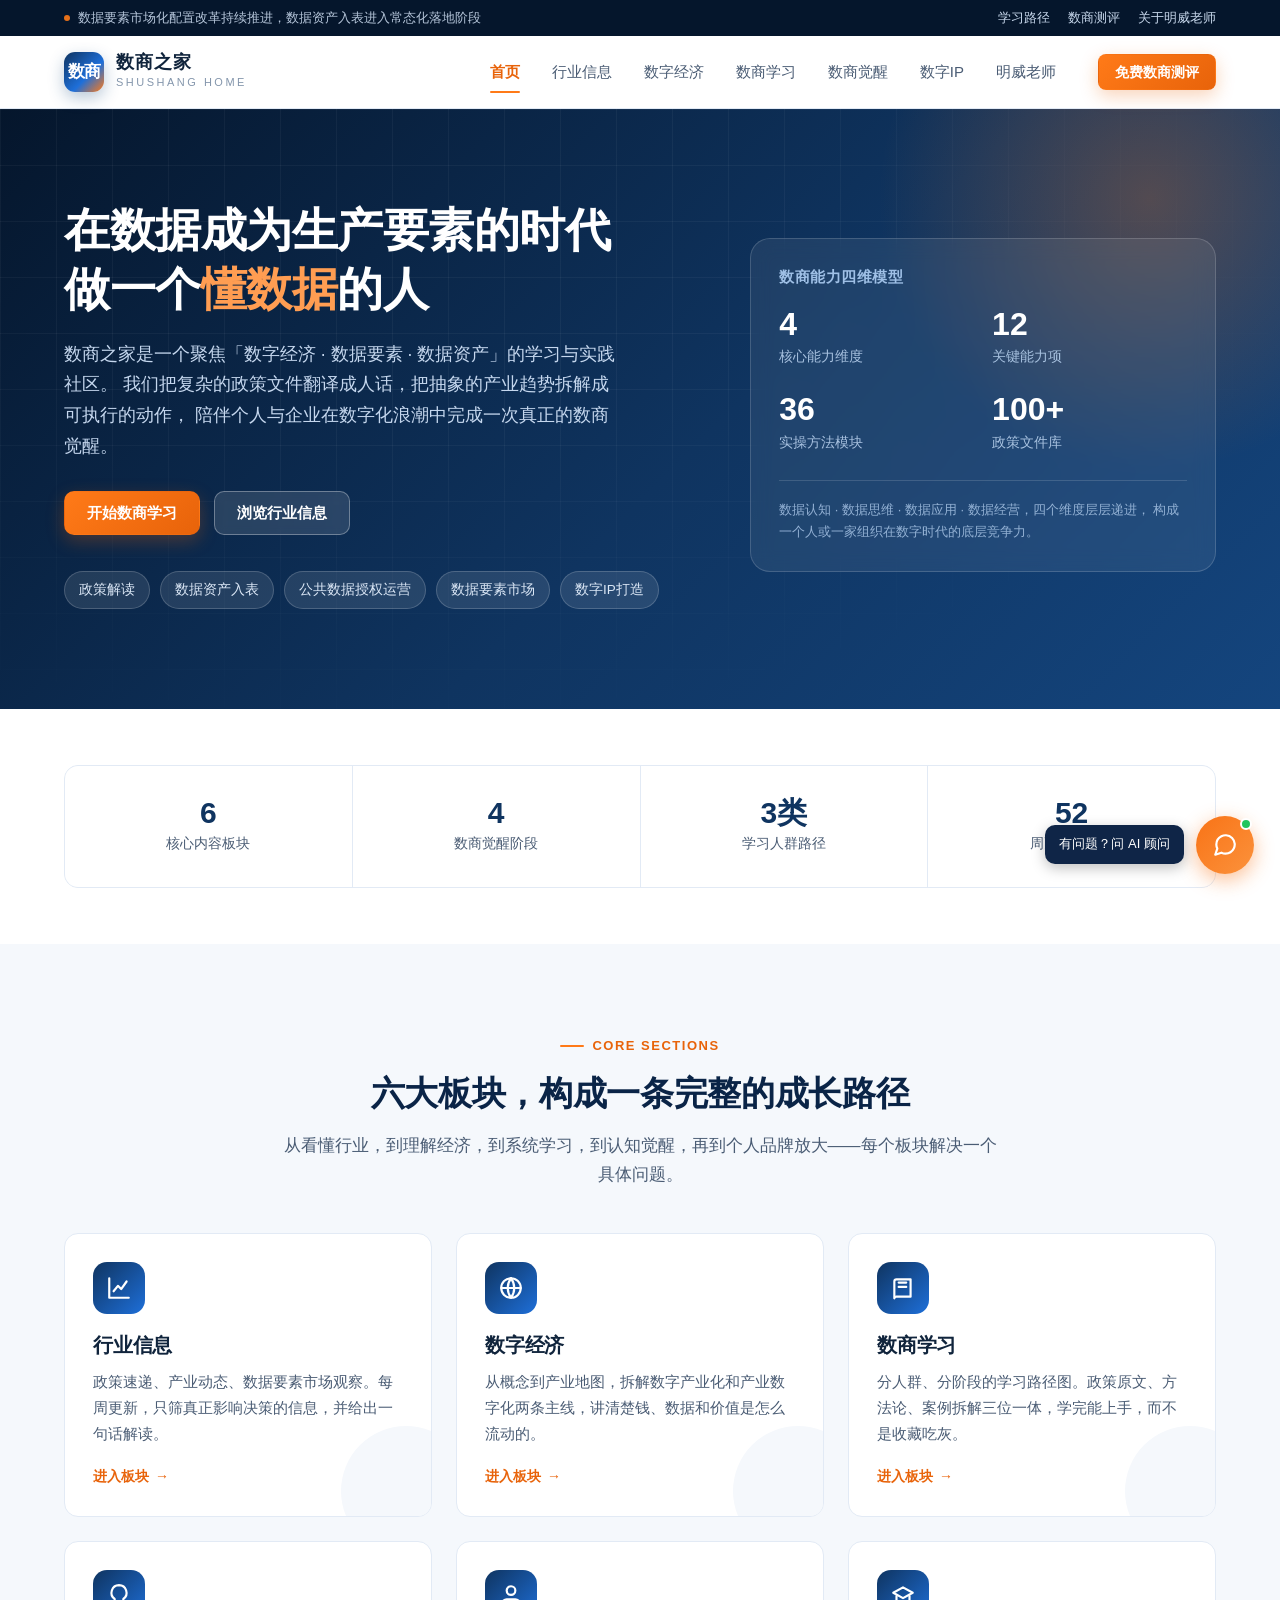
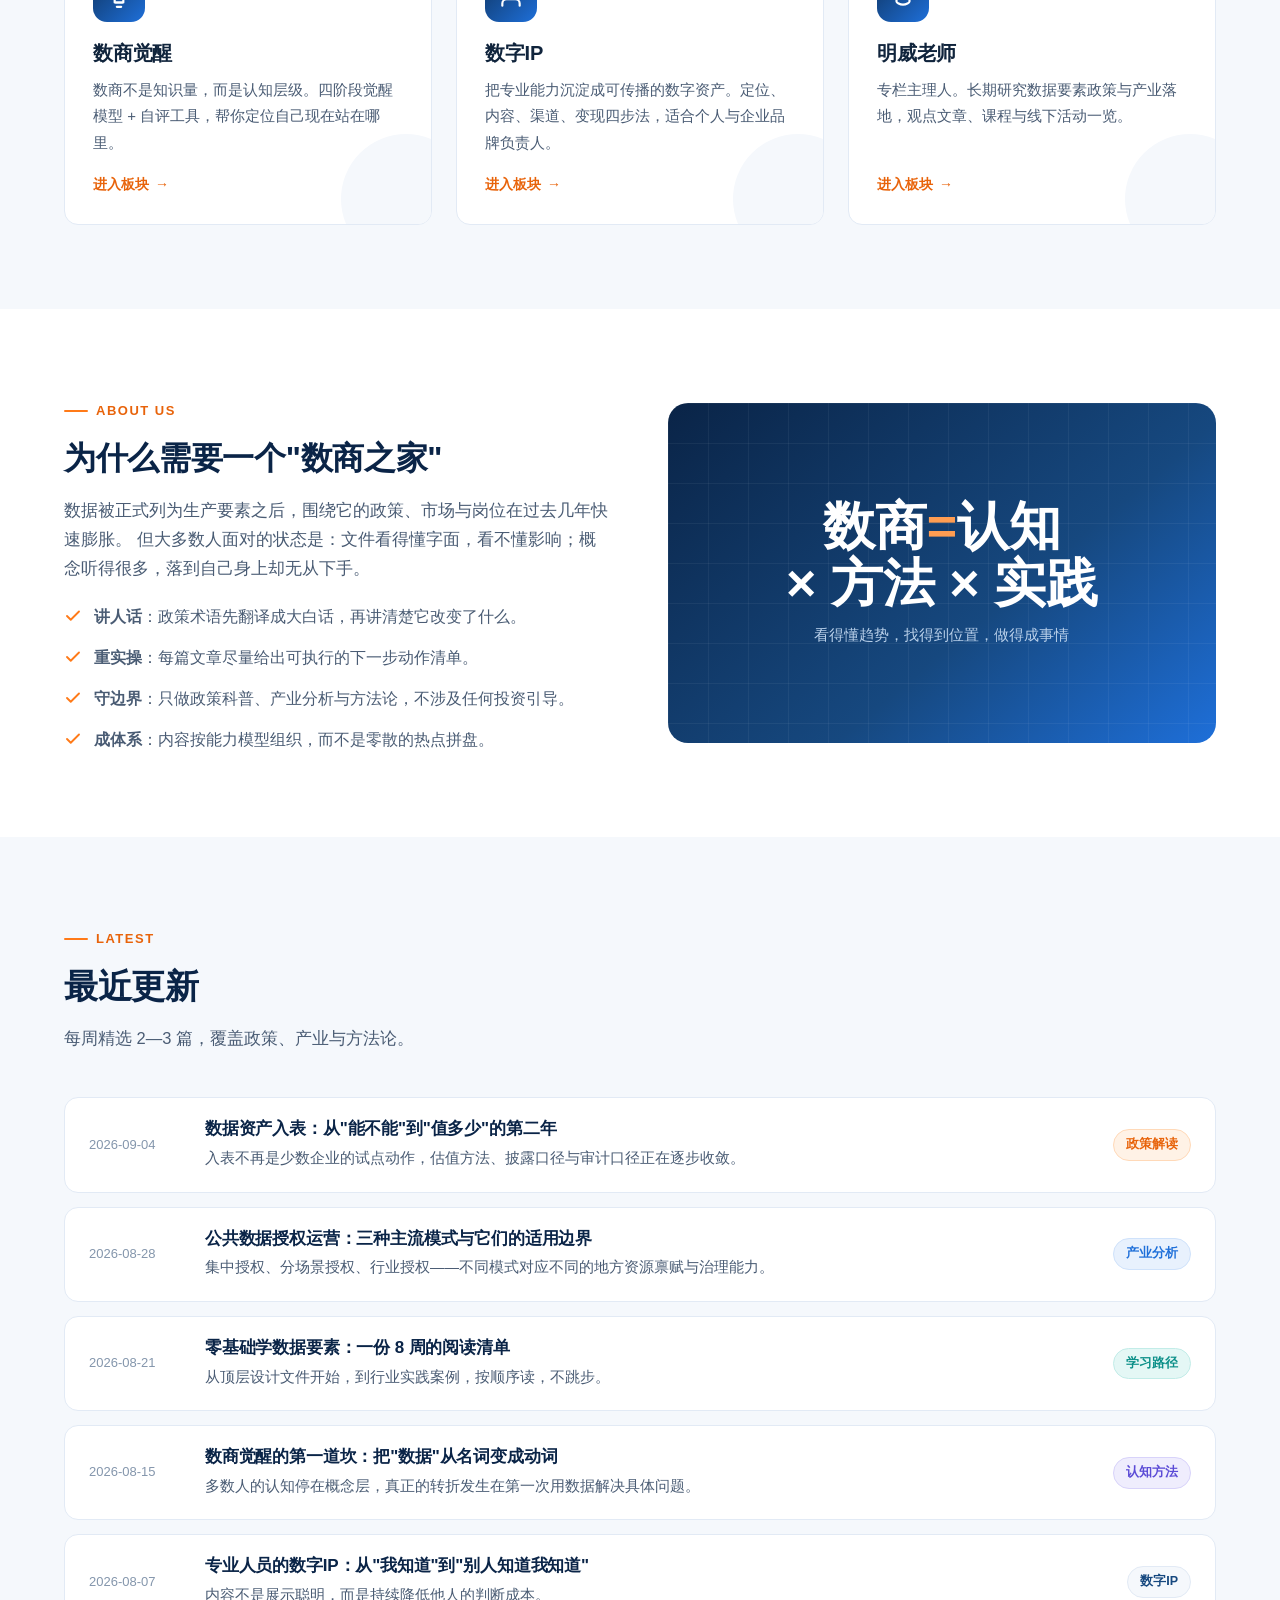
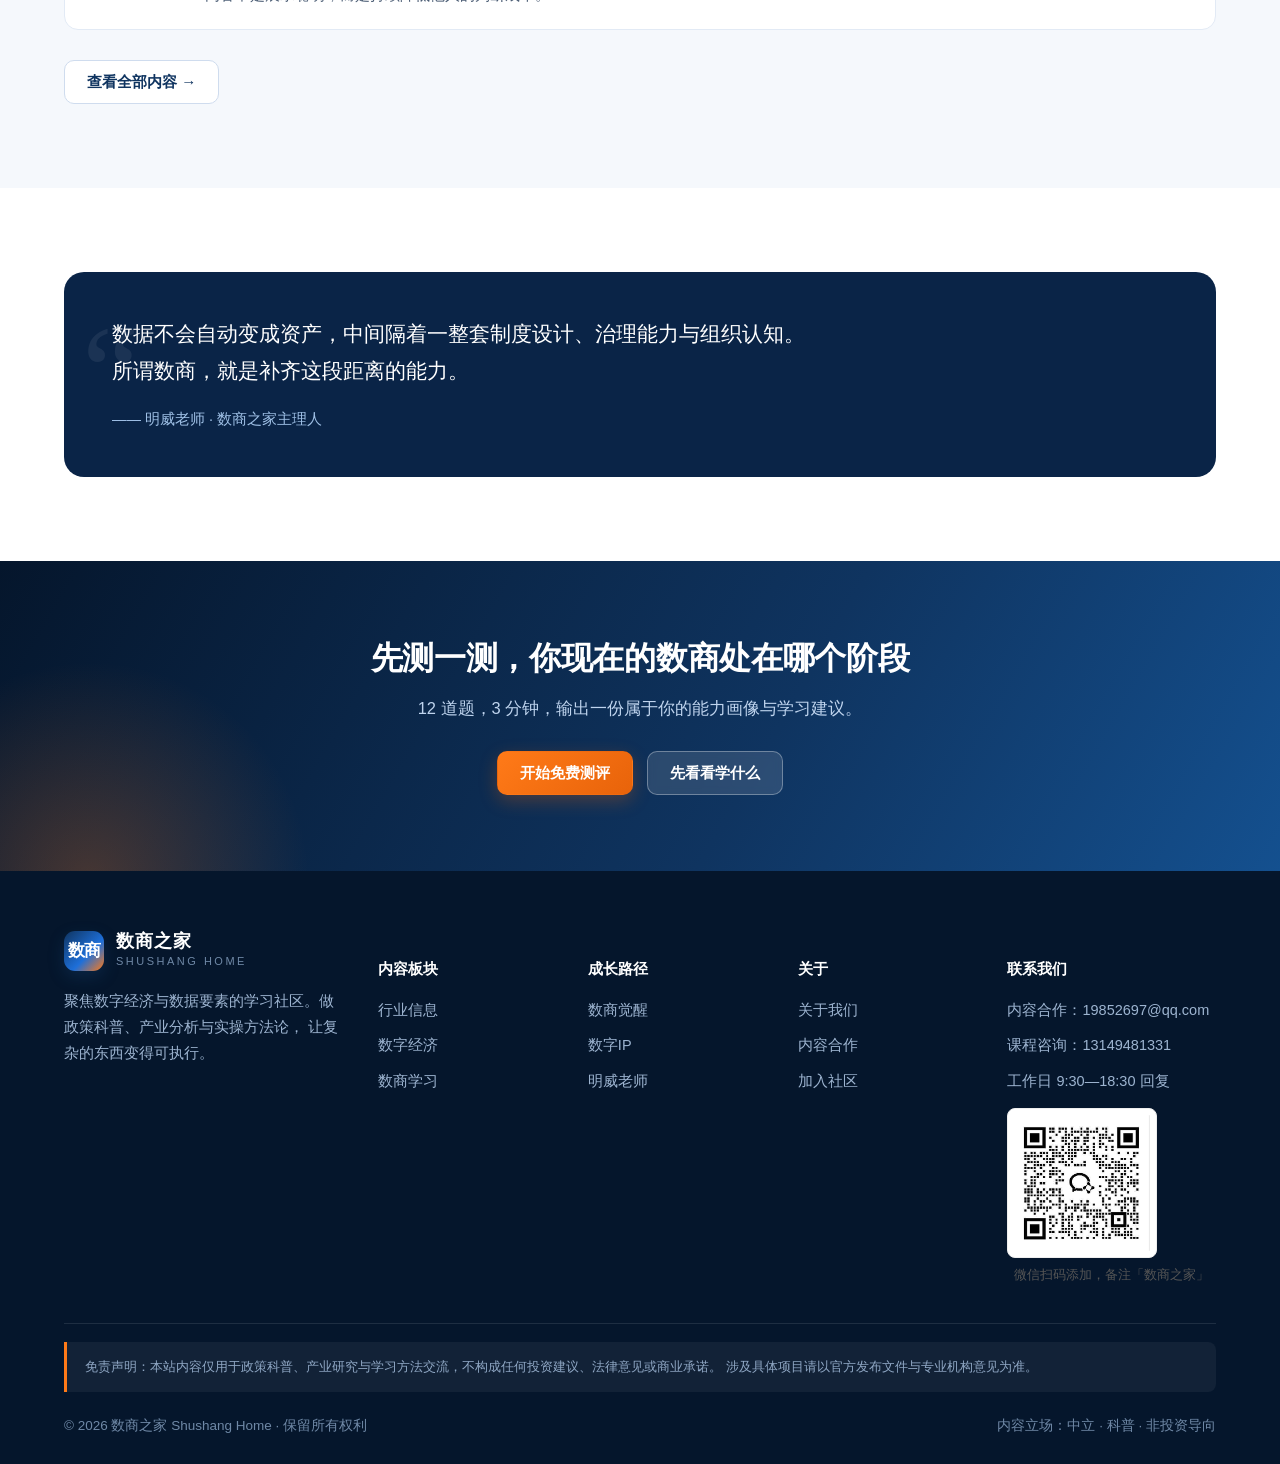
==== commit 4f86c9b3: "deploy: index.html" ====
--- a/index.html
+++ b/index.html
@@ -295,15 +295,6 @@
       <p>数据不会自动变成资产，中间隔着一整套制度设计、治理能力与组织认知。<br>
       所谓数商，就是补齐这段距离的能力。</p>
       <footer>—— 明威老师 · 数商之家主理人
-    
-    <div class="wx-share-tip" style="margin-top:18px;padding:14px 16px;background:#fff7f0;border:1px solid #ffd6b8;border-radius:10px;">
-      <p style="margin:0 0 10px;font-weight:600;color:#c45c1a;">⚠️ 微信内访问提示</p>
-      <p style="margin:0 0 10px;color:#555;">由于微信对 <code>*.app.workbuddy.link</code> 域名做了拦截，直接在微信里打开本站可能会显示「文档已删除」或无法访问。</p>
-      <p style="margin:0 0 10px;color:#555;"><strong>解决办法：</strong>点击微信右上角「⋯」→「在浏览器打开」，或复制下面链接到手机浏览器访问：</p>
-      <p style="margin:0;word-break:break-all;"><a href="https://339dd62ec728443ba40b99dabdc359e7.app.workbuddy.link" style="color:#c45c1a;font-weight:600;">https://339dd62ec728443ba40b99dabdc359e7.app.workbuddy.link</a></p>
-    </div>
-
-
 </footer>
     </div>
   </div>
--- a/assets/css/style.css
+++ b/assets/css/style.css
@@ -0,0 +1,861 @@
+/* ==========================================================
+   数商之家 Shushang Home — 全站样式表
+   风格：深蓝专业风 + 橙色点缀，浅色主题
+   ========================================================== */
+
+:root {
+  /* 主色 - 深蓝 */
+  --navy-900: #05162c;
+  --navy-800: #0a2447;
+  --navy-700: #0f3460;
+  --navy-600: #16487f;
+  --blue-500: #1e6fd9;
+  --blue-300: #6aa6f0;
+
+  /* 强调色 - 橙 */
+  --orange-600: #e8630a;
+  --orange-500: #ff7a18;
+  --orange-400: #ff9d52;
+  --orange-100: #fff2e6;
+
+  /* 辅助色 */
+  --teal-500: #0fa8a0;
+  --purple-500: #6b5ce7;
+
+  /* 中性色 */
+  --bg: #ffffff;
+  --bg-soft: #f5f8fc;
+  --bg-deep: #eef3fa;
+  --line: #e2eaf5;
+  --line-strong: #cfdcee;
+  --text: #10243c;
+  --text-2: #4a5c74;
+  --text-3: #8496ac;
+  --white: #fff;
+
+  --radius-sm: 8px;
+  --radius: 14px;
+  --radius-lg: 20px;
+  --shadow-sm: 0 2px 10px rgba(10, 36, 71, .06);
+  --shadow: 0 8px 28px rgba(10, 36, 71, .09);
+  --shadow-lg: 0 18px 48px rgba(10, 36, 71, .14);
+
+  --maxw: 1200px;
+  --nav-h: 72px;
+
+  --font: "PingFang SC", "Microsoft YaHei", "Hiragino Sans GB", "Source Han Sans SC",
+    -apple-system, BlinkMacSystemFont, "Segoe UI", Roboto, Helvetica, Arial, sans-serif;
+}
+
+* { box-sizing: border-box; }
+
+html { scroll-behavior: smooth; }
+
+body {
+  margin: 0;
+  font-family: var(--font);
+  color: var(--text);
+  background: var(--bg);
+  font-size: 16px;
+  line-height: 1.75;
+  -webkit-font-smoothing: antialiased;
+}
+
+img, svg { max-width: 100%; display: block; }
+a { color: inherit; text-decoration: none; }
+ul { margin: 0; padding: 0; list-style: none; }
+h1, h2, h3, h4 { margin: 0; line-height: 1.35; font-weight: 700; letter-spacing: -.01em; }
+p { margin: 0; }
+button { font-family: inherit; }
+
+.container {
+  width: 100%;
+  max-width: var(--maxw);
+  margin: 0 auto;
+  padding: 0 24px;
+}
+
+/* ---------- 顶部公告条 ---------- */
+.topbar {
+  background: var(--navy-900);
+  color: #c8d8ec;
+  font-size: 13px;
+  height: 36px;
+  display: flex;
+  align-items: center;
+}
+.topbar .container {
+  display: flex;
+  align-items: center;
+  justify-content: space-between;
+  gap: 16px;
+}
+.topbar span { opacity: .9; }
+.topbar .dot {
+  display: inline-block;
+  width: 6px; height: 6px;
+  border-radius: 50%;
+  background: var(--orange-500);
+  margin-right: 8px;
+  vertical-align: middle;
+}
+.topbar-links { display: flex; gap: 18px; }
+.topbar-links a:hover { color: var(--orange-400); }
+
+/* ---------- 导航 ---------- */
+.nav {
+  position: sticky;
+  top: 0;
+  z-index: 100;
+  background: rgba(255, 255, 255, .92);
+  backdrop-filter: saturate(180%) blur(12px);
+  border-bottom: 1px solid var(--line);
+  transition: box-shadow .25s, background .25s;
+}
+.nav.scrolled { box-shadow: var(--shadow-sm); }
+.nav .container {
+  height: var(--nav-h);
+  display: flex;
+  align-items: center;
+  gap: 28px;
+}
+
+.logo { display: flex; align-items: center; gap: 12px; flex-shrink: 0; }
+.logo-mark {
+  width: 40px; height: 40px;
+  border-radius: 11px;
+  background: linear-gradient(135deg, var(--navy-700), var(--blue-500) 60%, var(--orange-500));
+  display: grid;
+  place-items: center;
+  color: #fff;
+  font-weight: 800;
+  font-size: 17px;
+  letter-spacing: -1px;
+  box-shadow: 0 6px 16px rgba(22, 72, 127, .3);
+}
+.logo-text b { display: block; font-size: 18px; letter-spacing: 1px; line-height: 1.2; }
+.logo-text small { display: block; font-size: 11px; color: var(--text-3); letter-spacing: 2.5px; text-transform: uppercase; }
+
+.nav-menu { display: flex; align-items: center; gap: 4px; margin-left: auto; }
+.nav-menu > li { position: relative; }
+.nav-menu a {
+  display: block;
+  padding: 10px 14px;
+  border-radius: 8px;
+  font-size: 15px;
+  color: var(--text-2);
+  font-weight: 500;
+  transition: color .2s, background .2s;
+}
+.nav-menu a:hover { color: var(--navy-700); background: var(--bg-soft); }
+.nav-menu a.active { color: var(--orange-600); font-weight: 600; }
+.nav-menu a.active::after {
+  content: "";
+  position: absolute;
+  left: 14px; right: 14px; bottom: 2px;
+  height: 2px;
+  border-radius: 2px;
+  background: var(--orange-500);
+}
+
+.nav-cta {
+  display: flex;
+  align-items: center;
+  gap: 10px;
+  flex-shrink: 0;
+}
+
+/* 移动端汉堡 */
+.nav-toggle {
+  display: none;
+  width: 42px; height: 42px;
+  border: 1px solid var(--line-strong);
+  border-radius: 10px;
+  background: #fff;
+  cursor: pointer;
+  margin-left: auto;
+  position: relative;
+}
+.nav-toggle i {
+  position: absolute;
+  left: 11px; right: 11px;
+  height: 2px;
+  background: var(--navy-700);
+  border-radius: 2px;
+  transition: .25s;
+}
+.nav-toggle i:nth-child(1) { top: 14px; }
+.nav-toggle i:nth-child(2) { top: 20px; }
+.nav-toggle i:nth-child(3) { top: 26px; }
+.nav-toggle.open i:nth-child(1) { transform: translateY(6px) rotate(45deg); }
+.nav-toggle.open i:nth-child(2) { opacity: 0; }
+.nav-toggle.open i:nth-child(3) { transform: translateY(-6px) rotate(-45deg); }
+
+/* ---------- 按钮 ---------- */
+.btn {
+  display: inline-flex;
+  align-items: center;
+  justify-content: center;
+  gap: 8px;
+  height: 44px;
+  padding: 0 22px;
+  border-radius: 10px;
+  font-size: 15px;
+  font-weight: 600;
+  border: 1px solid transparent;
+  cursor: pointer;
+  transition: transform .18s, box-shadow .18s, background .18s, color .18s;
+  white-space: nowrap;
+}
+.btn-primary {
+  background: linear-gradient(135deg, var(--orange-500), var(--orange-600));
+  color: #fff;
+  box-shadow: 0 6px 18px rgba(232, 99, 10, .28);
+}
+.btn-primary:hover { transform: translateY(-2px); box-shadow: 0 10px 26px rgba(232, 99, 10, .36); }
+.btn-navy {
+  background: var(--navy-800);
+  color: #fff;
+}
+.btn-navy:hover { background: var(--navy-700); transform: translateY(-2px); }
+.btn-ghost {
+  background: #fff;
+  color: var(--navy-700);
+  border-color: var(--line-strong);
+}
+.btn-ghost:hover { border-color: var(--blue-500); color: var(--blue-500); transform: translateY(-2px); }
+.btn-light {
+  background: rgba(255, 255, 255, .12);
+  color: #fff;
+  border-color: rgba(255, 255, 255, .32);
+  backdrop-filter: blur(4px);
+}
+.btn-light:hover { background: rgba(255, 255, 255, .2); }
+.btn-sm { height: 36px; padding: 0 16px; font-size: 14px; border-radius: 8px; }
+
+/* ---------- 区块通用 ---------- */
+.section { padding: 84px 0; }
+.section-soft { background: var(--bg-soft); }
+.section-deep { background: var(--bg-deep); }
+
+.sec-head { max-width: 720px; margin-bottom: 44px; }
+.sec-head.center { margin-left: auto; margin-right: auto; text-align: center; }
+.eyebrow {
+  display: inline-flex;
+  align-items: center;
+  gap: 8px;
+  font-size: 13px;
+  font-weight: 700;
+  letter-spacing: 1.5px;
+  color: var(--orange-600);
+  text-transform: uppercase;
+  margin-bottom: 14px;
+}
+.eyebrow::before {
+  content: "";
+  width: 24px; height: 2px;
+  background: var(--orange-500);
+  border-radius: 2px;
+}
+.sec-head h2 { font-size: 34px; color: var(--navy-800); margin-bottom: 14px; }
+.sec-head p { color: var(--text-2); font-size: 16.5px; }
+
+/* ---------- Hero ---------- */
+.hero {
+  position: relative;
+  background: linear-gradient(135deg, var(--navy-900) 0%, var(--navy-700) 55%, #14457e 100%);
+  color: #fff;
+  overflow: hidden;
+  padding: 92px 0 100px;
+}
+.hero::before {
+  content: "";
+  position: absolute;
+  inset: 0;
+  background-image:
+    linear-gradient(rgba(255, 255, 255, .045) 1px, transparent 1px),
+    linear-gradient(90deg, rgba(255, 255, 255, .045) 1px, transparent 1px);
+  background-size: 56px 56px;
+  mask-image: radial-gradient(ellipse at 30% 20%, #000 30%, transparent 78%);
+}
+.hero::after {
+  content: "";
+  position: absolute;
+  width: 620px; height: 620px;
+  right: -180px; top: -220px;
+  border-radius: 50%;
+  background: radial-gradient(circle, rgba(255, 122, 24, .28), transparent 62%);
+}
+.hero .container { position: relative; z-index: 2; }
+.hero-grid {
+  display: grid;
+  grid-template-columns: 1.15fr .85fr;
+  gap: 56px;
+  align-items: center;
+}
+.hero h1 {
+  font-size: 46px;
+  line-height: 1.28;
+  margin-bottom: 20px;
+}
+.hero h1 em { font-style: normal; color: var(--orange-400); }
+.hero .lead {
+  font-size: 17.5px;
+  color: #c5d7ee;
+  margin-bottom: 30px;
+  max-width: 560px;
+}
+.hero-actions { display: flex; gap: 14px; flex-wrap: wrap; margin-bottom: 36px; }
+.hero-tags { display: flex; flex-wrap: wrap; gap: 10px; }
+.hero-tags span {
+  font-size: 13.5px;
+  padding: 6px 14px;
+  border-radius: 999px;
+  background: rgba(255, 255, 255, .1);
+  border: 1px solid rgba(255, 255, 255, .18);
+  color: #dbe7f6;
+}
+
+/* Hero 数据卡 */
+.hero-card {
+  background: rgba(255, 255, 255, .07);
+  border: 1px solid rgba(255, 255, 255, .16);
+  border-radius: var(--radius-lg);
+  padding: 28px;
+  backdrop-filter: blur(10px);
+}
+.hero-card h4 {
+  font-size: 15px;
+  color: #9fc0e6;
+  margin-bottom: 20px;
+  letter-spacing: .5px;
+  font-weight: 600;
+}
+.stat-row { display: grid; grid-template-columns: 1fr 1fr; gap: 22px 18px; }
+.stat b {
+  display: block;
+  font-size: 32px;
+  line-height: 1.1;
+  color: #fff;
+  font-weight: 800;
+}
+.stat b i { font-style: normal; font-size: 16px; color: var(--orange-400); margin-left: 3px; }
+.stat span { font-size: 13.5px; color: #a8c2e0; }
+.hero-card .divider { height: 1px; background: rgba(255, 255, 255, .14); margin: 24px 0 18px; }
+.hero-note { font-size: 13px; color: #93b1d4; line-height: 1.7; }
+
+/* ---------- 板块卡片 ---------- */
+.grid { display: grid; gap: 24px; }
+.g-2 { grid-template-columns: repeat(2, 1fr); }
+.g-3 { grid-template-columns: repeat(3, 1fr); }
+.g-4 { grid-template-columns: repeat(4, 1fr); }
+
+.card {
+  background: #fff;
+  border: 1px solid var(--line);
+  border-radius: var(--radius);
+  padding: 28px;
+  transition: transform .22s, box-shadow .22s, border-color .22s;
+}
+.card:hover { transform: translateY(-4px); box-shadow: var(--shadow); border-color: var(--line-strong); }
+
+.mod-card {
+  position: relative;
+  overflow: hidden;
+  display: flex;
+  flex-direction: column;
+  min-height: 250px;
+}
+.mod-card::after {
+  content: "";
+  position: absolute;
+  right: -40px; bottom: -40px;
+  width: 130px; height: 130px;
+  border-radius: 50%;
+  background: var(--bg-soft);
+  transition: transform .3s, background .3s;
+}
+.mod-card:hover::after { transform: scale(1.25); background: var(--orange-100); }
+.mod-icon {
+  width: 52px; height: 52px;
+  border-radius: 14px;
+  display: grid;
+  place-items: center;
+  background: linear-gradient(135deg, var(--navy-700), var(--blue-500));
+  color: #fff;
+  margin-bottom: 18px;
+  position: relative;
+  z-index: 1;
+}
+.mod-icon svg { width: 26px; height: 26px; }
+.mod-card h3 { font-size: 20px; margin-bottom: 10px; position: relative; z-index: 1; }
+.mod-card p { color: var(--text-2); font-size: 15px; position: relative; z-index: 1; flex: 1; }
+.mod-card .more {
+  margin-top: 16px;
+  font-size: 14px;
+  font-weight: 600;
+  color: var(--orange-600);
+  display: inline-flex;
+  align-items: center;
+  gap: 6px;
+  position: relative;
+  z-index: 1;
+}
+.mod-card .more::after { content: "→"; transition: transform .2s; }
+.mod-card:hover .more::after { transform: translateX(5px); }
+
+/* ---------- 亮点条 ---------- */
+.highlights {
+  display: grid;
+  grid-template-columns: repeat(4, 1fr);
+  gap: 1px;
+  background: var(--line);
+  border: 1px solid var(--line);
+  border-radius: var(--radius);
+  overflow: hidden;
+}
+.highlight {
+  background: #fff;
+  padding: 30px 26px;
+  text-align: center;
+}
+.highlight b {
+  display: block;
+  font-size: 30px;
+  color: var(--navy-700);
+  font-weight: 800;
+  line-height: 1.1;
+}
+.highlight b i { font-style: normal; font-size: 15px; color: var(--orange-500); margin-left: 2px; }
+.highlight span { font-size: 14px; color: var(--text-2); }
+
+/* ---------- 内容列表 ---------- */
+.news-list { display: grid; gap: 14px; }
+.news-item {
+  display: grid;
+  grid-template-columns: 96px 1fr auto;
+  gap: 20px;
+  align-items: center;
+  padding: 20px 24px;
+  background: #fff;
+  border: 1px solid var(--line);
+  border-radius: var(--radius);
+  transition: border-color .2s, box-shadow .2s, transform .2s;
+}
+.news-item:hover { border-color: var(--blue-300); box-shadow: var(--shadow-sm); transform: translateX(3px); }
+.news-date { font-size: 13px; color: var(--text-3); font-variant-numeric: tabular-nums; }
+.news-item h4 { font-size: 17px; margin-bottom: 5px; color: var(--navy-800); }
+.news-item p { font-size: 14.5px; color: var(--text-2); }
+.tag {
+  display: inline-block;
+  font-size: 12.5px;
+  font-weight: 600;
+  padding: 4px 12px;
+  border-radius: 999px;
+  background: var(--bg-soft);
+  color: var(--navy-600);
+  border: 1px solid var(--line);
+  white-space: nowrap;
+}
+.tag-orange { background: var(--orange-100); color: var(--orange-600); border-color: #ffd9b8; }
+.tag-blue { background: #e8f1fd; color: var(--blue-500); border-color: #cfe2fb; }
+.tag-teal { background: #e4f7f5; color: #0b8f88; border-color: #c2ece8; }
+.tag-purple { background: #efedfd; color: #5b4bd6; border-color: #d8d3fa; }
+
+/* ---------- 时间轴 ---------- */
+.timeline { position: relative; padding-left: 34px; }
+.timeline::before {
+  content: "";
+  position: absolute;
+  left: 9px; top: 6px; bottom: 6px;
+  width: 2px;
+  background: linear-gradient(180deg, var(--orange-500), var(--blue-500));
+  border-radius: 2px;
+}
+.tl-item { position: relative; padding-bottom: 30px; }
+.tl-item:last-child { padding-bottom: 0; }
+.tl-item::before {
+  content: "";
+  position: absolute;
+  left: -30px; top: 7px;
+  width: 12px; height: 12px;
+  border-radius: 50%;
+  background: #fff;
+  border: 3px solid var(--orange-500);
+}
+.tl-item h4 { font-size: 17px; color: var(--navy-800); margin-bottom: 6px; }
+.tl-item .tl-time { font-size: 13px; color: var(--orange-600); font-weight: 600; margin-bottom: 4px; }
+.tl-item p { color: var(--text-2); font-size: 15px; }
+
+/* ---------- 步骤 / 路径 ---------- */
+.steps { display: grid; grid-template-columns: repeat(4, 1fr); gap: 20px; }
+.step {
+  position: relative;
+  background: #fff;
+  border: 1px solid var(--line);
+  border-radius: var(--radius);
+  padding: 26px 22px;
+}
+.step .num {
+  width: 38px; height: 38px;
+  border-radius: 10px;
+  background: var(--navy-800);
+  color: #fff;
+  display: grid;
+  place-items: center;
+  font-weight: 700;
+  font-size: 16px;
+  margin-bottom: 16px;
+}
+.step h4 { font-size: 17px; margin-bottom: 8px; }
+.step p { font-size: 14.5px; color: var(--text-2); }
+
+/* ---------- 特性列表 ---------- */
+.feature-list { display: grid; gap: 14px; margin-top: 8px; }
+.feature-list li {
+  display: flex;
+  gap: 12px;
+  align-items: flex-start;
+  font-size: 15.5px;
+  color: var(--text-2);
+}
+.feature-list li svg { flex-shrink: 0; margin-top: 4px; width: 18px; height: 18px; color: var(--orange-500); }
+
+/* ---------- 通用两栏 ---------- */
+.split {
+  display: grid;
+  grid-template-columns: 1fr 1fr;
+  gap: 56px;
+  align-items: center;
+}
+.split.reverse .split-visual { order: -1; }
+
+/* 视觉块（纯 CSS/SVG 插画容器） */
+.visual {
+  position: relative;
+  border-radius: var(--radius-lg);
+  overflow: hidden;
+  background: linear-gradient(140deg, var(--navy-800), var(--navy-600) 60%, var(--blue-500));
+  min-height: 340px;
+  display: grid;
+  place-items: center;
+  padding: 34px;
+  color: #fff;
+}
+.visual::before {
+  content: "";
+  position: absolute;
+  inset: 0;
+  background-image:
+    linear-gradient(rgba(255, 255, 255, .05) 1px, transparent 1px),
+    linear-gradient(90deg, rgba(255, 255, 255, .05) 1px, transparent 1px);
+  background-size: 40px 40px;
+}
+.visual > * { position: relative; z-index: 1; }
+.visual-inner { text-align: center; }
+.visual-inner .big {
+  font-size: 52px;
+  font-weight: 800;
+  line-height: 1.1;
+  margin-bottom: 10px;
+}
+.visual-inner .big em { font-style: normal; color: var(--orange-400); }
+.visual-inner p { color: #b9d0ea; font-size: 15px; }
+
+/* ---------- 图表条 ---------- */
+.bars { display: grid; gap: 16px; }
+.bar-row { display: grid; grid-template-columns: 108px 1fr 62px; gap: 14px; align-items: center; font-size: 14.5px; }
+.bar-track { height: 10px; background: var(--bg-deep); border-radius: 999px; overflow: hidden; }
+.bar-fill { height: 100%; border-radius: 999px; background: linear-gradient(90deg, var(--navy-600), var(--blue-500)); }
+.bar-row .val { text-align: right; color: var(--navy-700); font-weight: 700; font-variant-numeric: tabular-nums; }
+
+/* ---------- 引用 ---------- */
+.quote {
+  background: var(--navy-800);
+  color: #fff;
+  border-radius: var(--radius-lg);
+  padding: 44px 48px;
+  position: relative;
+  overflow: hidden;
+}
+.quote::before {
+  content: "\201C";
+  position: absolute;
+  left: 18px; top: -14px;
+  font-size: 130px;
+  color: rgba(255, 255, 255, .07);
+  font-family: Georgia, serif;
+}
+.quote p { font-size: 21px; line-height: 1.75; position: relative; z-index: 1; }
+.quote footer { margin-top: 18px; font-size: 14.5px; color: #9fc0e6; position: relative; z-index: 1; }
+
+/* ---------- CTA ---------- */
+.cta {
+  background: linear-gradient(120deg, var(--navy-900), var(--navy-700) 60%, #14508f);
+  color: #fff;
+  text-align: center;
+  padding: 76px 0;
+  position: relative;
+  overflow: hidden;
+}
+.cta::after {
+  content: "";
+  position: absolute;
+  width: 500px; height: 500px;
+  left: -160px; bottom: -260px;
+  border-radius: 50%;
+  background: radial-gradient(circle, rgba(255, 122, 24, .25), transparent 62%);
+}
+.cta .container { position: relative; z-index: 1; }
+.cta h2 { font-size: 32px; margin-bottom: 14px; }
+.cta p { color: #bfd4ee; margin-bottom: 28px; font-size: 16.5px; }
+.cta .hero-actions { justify-content: center; margin-bottom: 0; }
+
+/* ---------- 页脚 ---------- */
+.footer {
+  background: var(--navy-900);
+  color: #9db4d0;
+  padding: 60px 0 26px;
+  font-size: 14.5px;
+}
+.footer-grid {
+  display: grid;
+  grid-template-columns: 1.6fr 1fr 1fr 1fr 1.2fr;
+  gap: 36px;
+  padding-bottom: 36px;
+  border-bottom: 1px solid rgba(255, 255, 255, .1);
+}
+.footer h5 { color: #fff; font-size: 15px; margin-bottom: 16px; font-weight: 600; }
+.footer li { margin-bottom: 10px; }
+.footer li a:hover { color: var(--orange-400); }
+.footer .logo-text b { color: #fff; }
+.footer .logo-text small { color: #6f88a6; }
+.footer-about { margin: 16px 0 0; line-height: 1.8; }
+.footer-bottom {
+  padding-top: 22px;
+  display: flex;
+  justify-content: space-between;
+  gap: 16px;
+  flex-wrap: wrap;
+  font-size: 13.5px;
+  color: #6f88a6;
+}
+.disclaimer {
+  margin-top: 18px;
+  padding: 14px 18px;
+  background: rgba(255, 255, 255, .05);
+  border-left: 3px solid var(--orange-500);
+  border-radius: 0 8px 8px 0;
+  font-size: 13px;
+  color: #8fa7c4;
+  line-height: 1.7;
+}
+
+/* ---------- 页头（内页） ---------- */
+.pagehead {
+  background: linear-gradient(135deg, var(--navy-900), var(--navy-700) 70%, #16487f);
+  color: #fff;
+  padding: 56px 0 60px;
+  position: relative;
+  overflow: hidden;
+}
+.pagehead::before {
+  content: "";
+  position: absolute;
+  inset: 0;
+  background-image:
+    linear-gradient(rgba(255, 255, 255, .04) 1px, transparent 1px),
+    linear-gradient(90deg, rgba(255, 255, 255, .04) 1px, transparent 1px);
+  background-size: 48px 48px;
+  mask-image: radial-gradient(ellipse at 80% 0%, #000 20%, transparent 72%);
+}
+.pagehead .container { position: relative; z-index: 1; }
+.crumb { font-size: 13.5px; color: #93b1d4; margin-bottom: 14px; }
+.crumb a:hover { color: var(--orange-400); }
+.pagehead h1 { font-size: 38px; margin-bottom: 14px; }
+.pagehead p { color: #bed2ea; font-size: 16.5px; max-width: 720px; }
+.pagehead-tags { display: flex; gap: 10px; flex-wrap: wrap; margin-top: 22px; }
+.pagehead-tags span {
+  font-size: 13px;
+  padding: 5px 14px;
+  border-radius: 999px;
+  background: rgba(255, 255, 255, .1);
+  border: 1px solid rgba(255, 255, 255, .2);
+}
+
+/* ---------- 面包屑筛选 ---------- */
+.filters {
+  display: flex;
+  gap: 10px;
+  flex-wrap: wrap;
+  margin-bottom: 28px;
+}
+.filter {
+  padding: 8px 18px;
+  border-radius: 999px;
+  border: 1px solid var(--line-strong);
+  background: #fff;
+  font-size: 14.5px;
+  color: var(--text-2);
+  cursor: pointer;
+  transition: .2s;
+}
+.filter:hover { border-color: var(--blue-500); color: var(--blue-500); }
+.filter.active { background: var(--navy-800); border-color: var(--navy-800); color: #fff; }
+
+/* ---------- 表格 ---------- */
+.table-wrap { overflow-x: auto; border: 1px solid var(--line); border-radius: var(--radius); background: #fff; }
+table { width: 100%; border-collapse: collapse; font-size: 14.8px; min-width: 620px; }
+th {
+  background: var(--bg-soft);
+  text-align: left;
+  padding: 14px 18px;
+  font-size: 14px;
+  color: var(--navy-700);
+  font-weight: 700;
+  white-space: nowrap;
+}
+td { padding: 14px 18px; border-top: 1px solid var(--line); color: var(--text-2); }
+tbody tr:hover td { background: #fafcff; }
+td strong { color: var(--text); }
+
+/* ---------- 人物 ---------- */
+.profile-card {
+  background: #fff;
+  border: 1px solid var(--line);
+  border-radius: var(--radius-lg);
+  overflow: hidden;
+  box-shadow: var(--shadow-sm);
+}
+.profile-top {
+  padding: 34px;
+  background: linear-gradient(135deg, var(--navy-800), var(--navy-600) 65%, var(--blue-500));
+  color: #fff;
+  display: flex;
+  gap: 24px;
+  align-items: center;
+}
+.avatar {
+  width: 108px; height: 108px;
+  border-radius: 24px;
+  flex-shrink: 0;
+  background: linear-gradient(140deg, var(--orange-400), var(--orange-600));
+  display: grid;
+  place-items: center;
+  font-size: 40px;
+  font-weight: 800;
+  color: #fff;
+  box-shadow: 0 10px 26px rgba(0, 0, 0, .22);
+}
+.profile-top h2 { font-size: 27px; margin-bottom: 6px; }
+.profile-top .role { color: #ffcf9e; font-size: 15px; font-weight: 600; margin-bottom: 12px; }
+.profile-top .bio { color: #c3d7ee; font-size: 14.5px; line-height: 1.7; }
+.profile-body { padding: 28px 34px 34px; }
+.profile-body h4 { font-size: 16px; color: var(--navy-800); margin-bottom: 14px; }
+.chips { display: flex; flex-wrap: wrap; gap: 10px; margin-bottom: 26px; }
+.chip {
+  padding: 7px 15px;
+  border-radius: 8px;
+  background: var(--bg-soft);
+  border: 1px solid var(--line);
+  font-size: 14px;
+  color: var(--navy-600);
+  font-weight: 500;
+}
+
+/* ---------- 服务流程 ---------- */
+.flow { display: grid; grid-template-columns: repeat(4, 1fr); gap: 16px; }
+.flow-step {
+  background: #fff;
+  border: 1px solid var(--line);
+  border-radius: var(--radius);
+  padding: 24px 20px;
+  position: relative;
+}
+.flow-step .idx {
+  font-size: 13px;
+  font-weight: 700;
+  color: var(--orange-600);
+  letter-spacing: 1px;
+  margin-bottom: 8px;
+}
+.flow-step h4 { font-size: 16.5px; margin-bottom: 8px; }
+.flow-step p { font-size: 14px; color: var(--text-2); }
+
+/* ---------- 响应式 ---------- */
+@media (max-width: 1080px) {
+  .footer-grid { grid-template-columns: 1fr 1fr 1fr; }
+  .hero-grid { grid-template-columns: 1fr; gap: 40px; }
+  .hero h1 { font-size: 38px; }
+}
+
+@media (max-width: 900px) {
+  .nav-toggle { display: block; }
+  .nav-menu {
+    position: absolute;
+    top: var(--nav-h);
+    left: 0; right: 0;
+    background: #fff;
+    border-bottom: 1px solid var(--line);
+    flex-direction: column;
+    align-items: stretch;
+    gap: 0;
+    padding: 10px 16px 18px;
+    box-shadow: var(--shadow);
+    display: none;
+  }
+  .nav-menu.open { display: flex; }
+  .nav-menu a { padding: 13px 10px; font-size: 16px; border-radius: 6px; }
+  .nav-menu a.active::after { display: none; }
+  .nav-cta { display: none; }
+  .g-4, .g-3, .steps, .flow { grid-template-columns: repeat(2, 1fr); }
+  .split { grid-template-columns: 1fr; gap: 34px; }
+  .split.reverse .split-visual { order: 0; }
+  .highlights { grid-template-columns: repeat(2, 1fr); }
+  .section { padding: 60px 0; }
+  .sec-head h2 { font-size: 28px; }
+  .news-item { grid-template-columns: 1fr; gap: 10px; }
+  .news-date { order: -1; }
+}
+
+@media (max-width: 620px) {
+  .container { padding: 0 18px; }
+  .topbar-links { display: none; }
+  .hero { padding: 60px 0 70px; }
+  .hero h1 { font-size: 30px; }
+  .hero .lead { font-size: 16px; }
+  .g-4, .g-3, .g-2, .steps, .flow, .highlights { grid-template-columns: 1fr; }
+  .sec-head h2 { font-size: 25px; }
+  .pagehead h1 { font-size: 29px; }
+  .quote { padding: 32px 26px; }
+  .quote p { font-size: 18px; }
+  .profile-top { flex-direction: column; text-align: center; padding: 26px; }
+  .profile-body { padding: 24px 22px 28px; }
+  .footer-grid { grid-template-columns: 1fr 1fr; }
+  .stat-row { grid-template-columns: 1fr 1fr; }
+}
+
+/* ---------- 动效 ---------- */
+.reveal { opacity: 0; transform: translateY(22px); transition: opacity .6s ease, transform .6s ease; }
+.reveal.in { opacity: 1; transform: none; }
+
+/* 回到顶部 */
+.totop {
+  position: fixed;
+  right: 26px; bottom: 26px;
+  width: 46px; height: 46px;
+  border-radius: 50%;
+  background: var(--navy-800);
+  color: #fff;
+  border: none;
+  cursor: pointer;
+  display: grid;
+  place-items: center;
+  box-shadow: var(--shadow);
+  opacity: 0;
+  pointer-events: none;
+  transition: opacity .25s, transform .25s;
+  z-index: 90;
+}
+.totop.show { opacity: 1; pointer-events: auto; }
+.totop:hover { transform: translateY(-3px); background: var(--orange-500); }
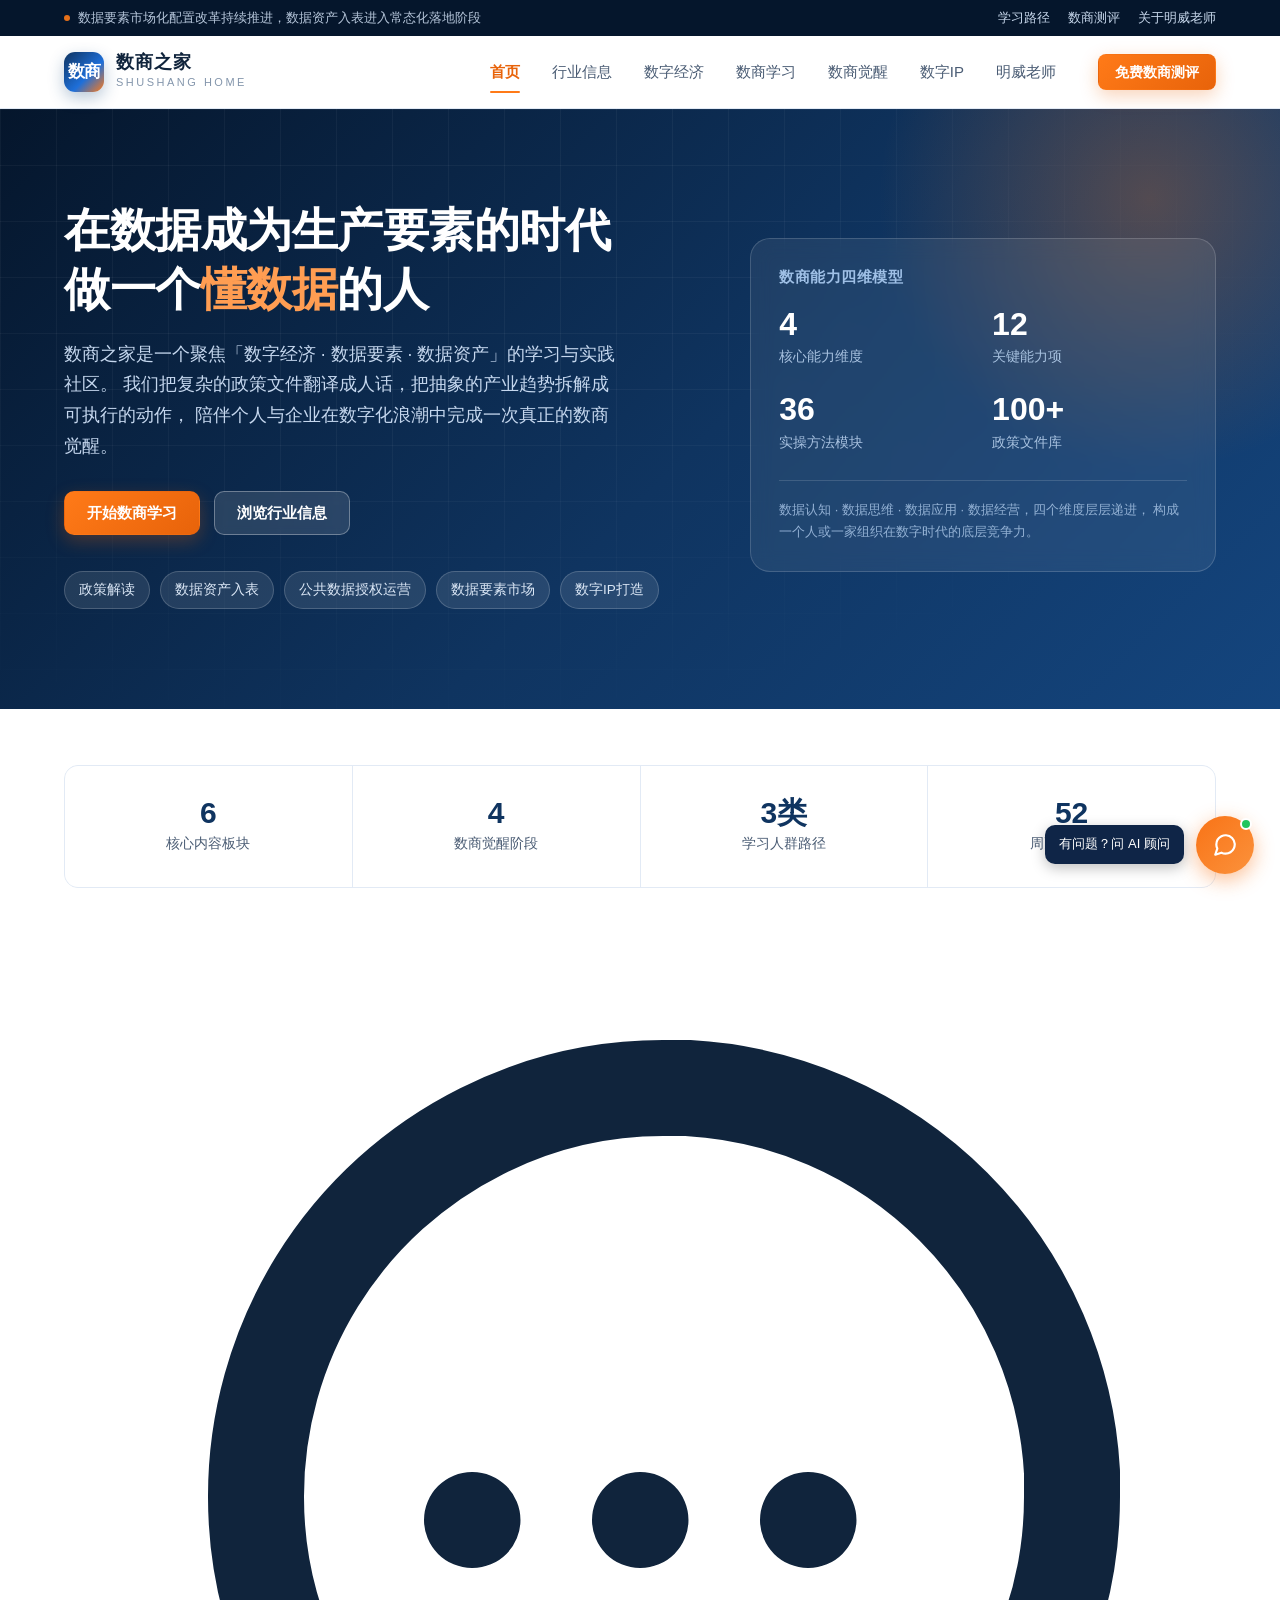
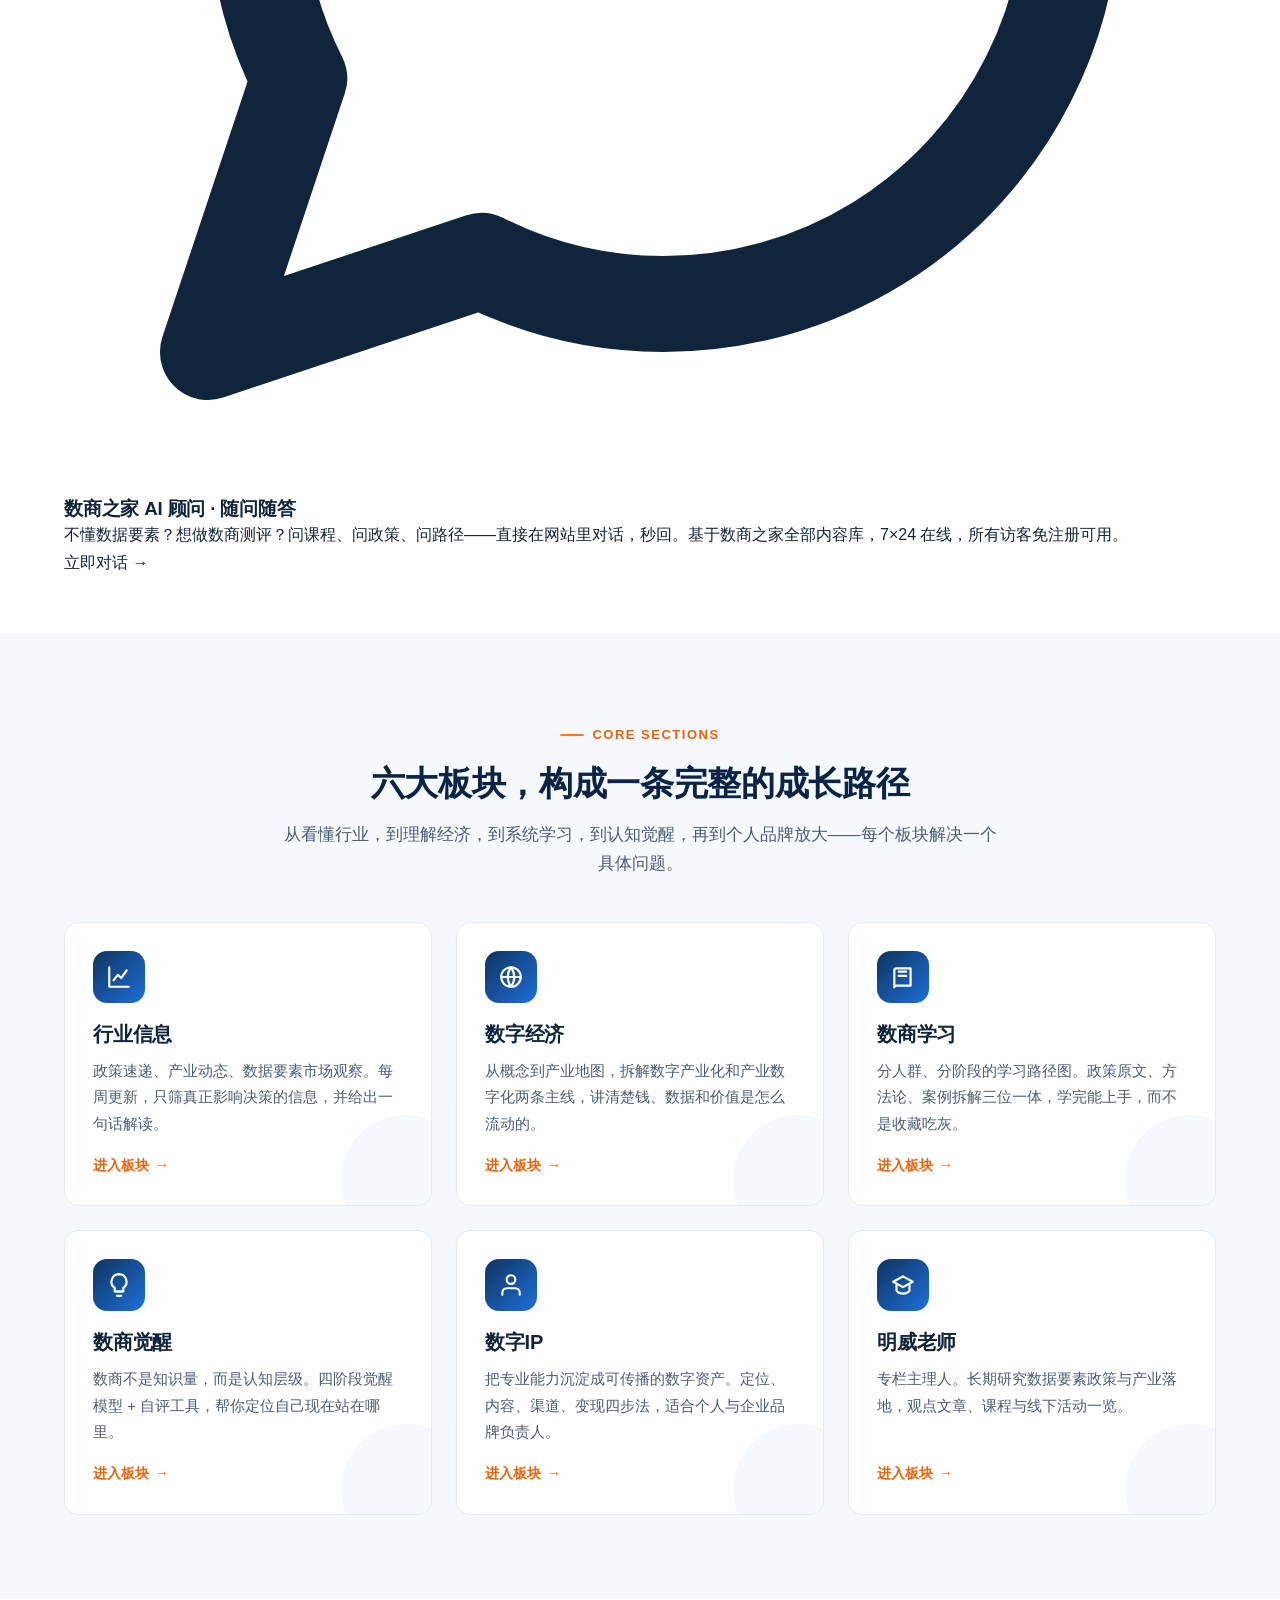
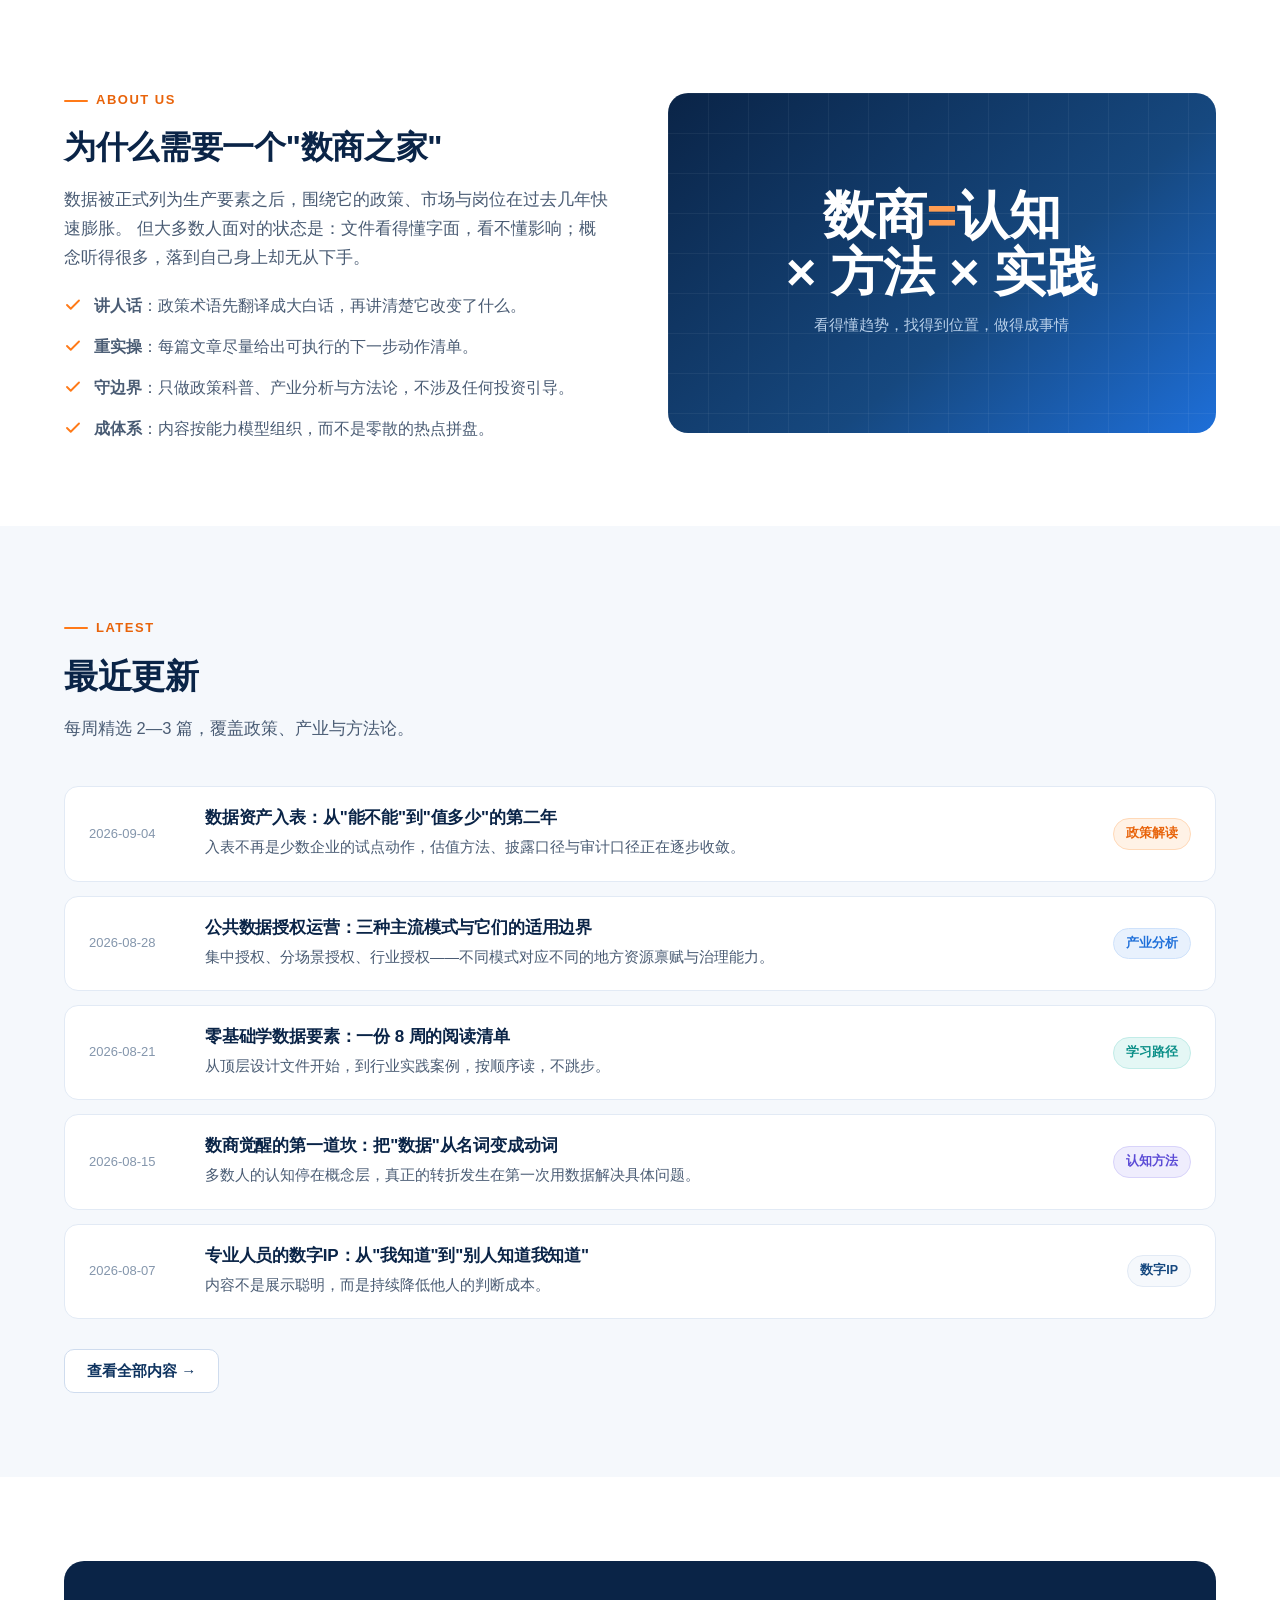
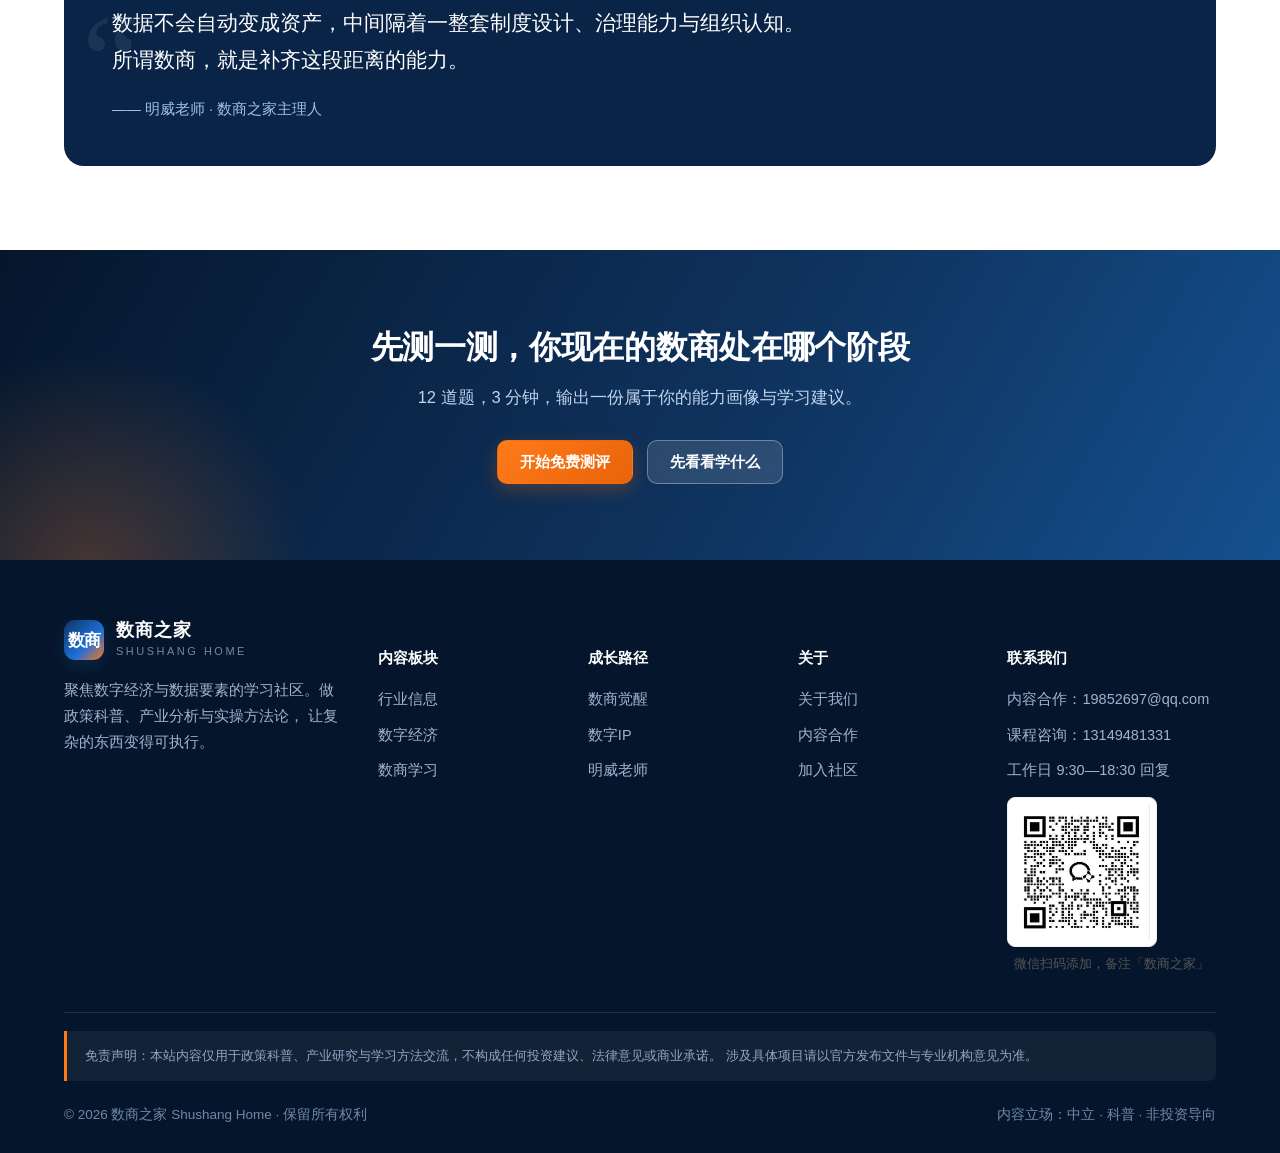
==== commit c9a9337c: "deploy: index.html" ====
--- a/index.html
+++ b/index.html
@@ -3,6 +3,9 @@
 <head>
 <meta charset="UTF-8">
 <meta name="viewport" content="width=device-width, initial-scale=1">
+<meta http-equiv="Cache-Control" content="no-cache, no-store, must-revalidate">
+<meta http-equiv="Pragma" content="no-cache">
+<meta http-equiv="Expires" content="0">
 <title>数商之家 — 数字经济 · 数据要素 · 数商觉醒</title>
 <meta name="description" content="数商之家，聚焦数字经济、数据要素与数据资产化的学习与实践社区。提供行业信息、政策解读、数商学习路径、数商觉醒方法论、数字IP打造与明威老师专栏内容。">
 <link rel="stylesheet" href="assets/css/style.css">
@@ -113,6 +116,22 @@
       <div class="highlight"><b data-count="3" data-suffix="类">3类</b><span>学习人群路径</span></div>
       <div class="highlight"><b data-count="52">52</b><span>周更内容节奏</span></div>
     </div>
+  </div>
+</section>
+
+<!-- AI 顾问入口 -->
+<section class="section" style="padding: 0 0 56px;">
+  <div class="container">
+    <a href="ai.html" class="ai-entry reveal">
+      <div class="ai-entry-icon">
+        <svg viewBox="0 0 24 24" fill="none" stroke="currentColor" stroke-width="2" stroke-linecap="round" stroke-linejoin="round"><path d="M21 11.5a8.38 8.38 0 01-.9 3.8 8.5 8.5 0 01-7.6 4.7 8.38 8.38 0 01-3.8-.9L3 21l1.9-5.7a8.38 8.38 0 01-.9-3.8 8.5 8.5 0 014.7-7.6 8.38 8.38 0 013.8-.9h.5a8.48 8.48 0 018 8v.5z"/><path d="M8.5 12h.01M12 12h.01M15.5 12h.01"/></svg>
+      </div>
+      <div class="ai-entry-body">
+        <h3>数商之家 AI 顾问 · 随问随答</h3>
+        <p>不懂数据要素？想做数商测评？问课程、问政策、问路径——直接在网站里对话，秒回。基于数商之家全部内容库，7×24 在线，所有访客免注册可用。</p>
+      </div>
+      <span class="ai-entry-cta">立即对话 →</span>
+    </a>
   </div>
 </section>
 
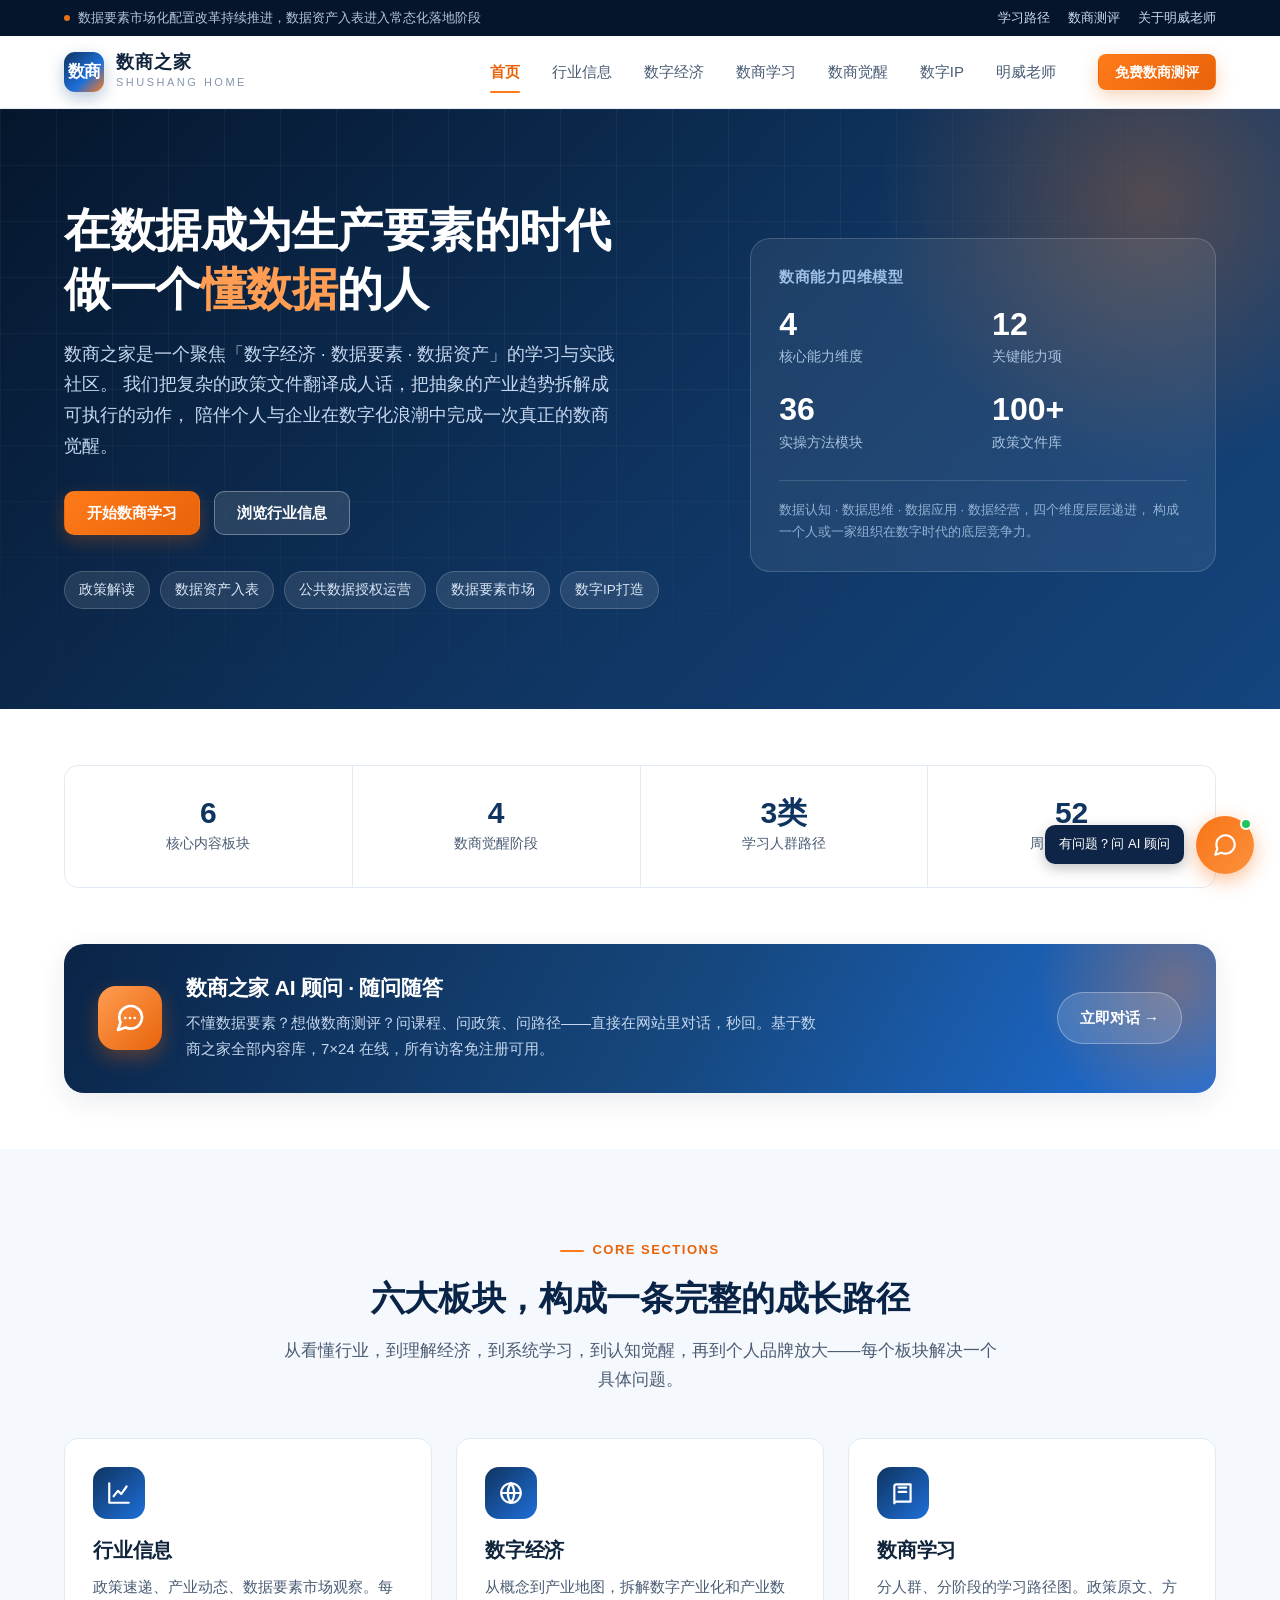
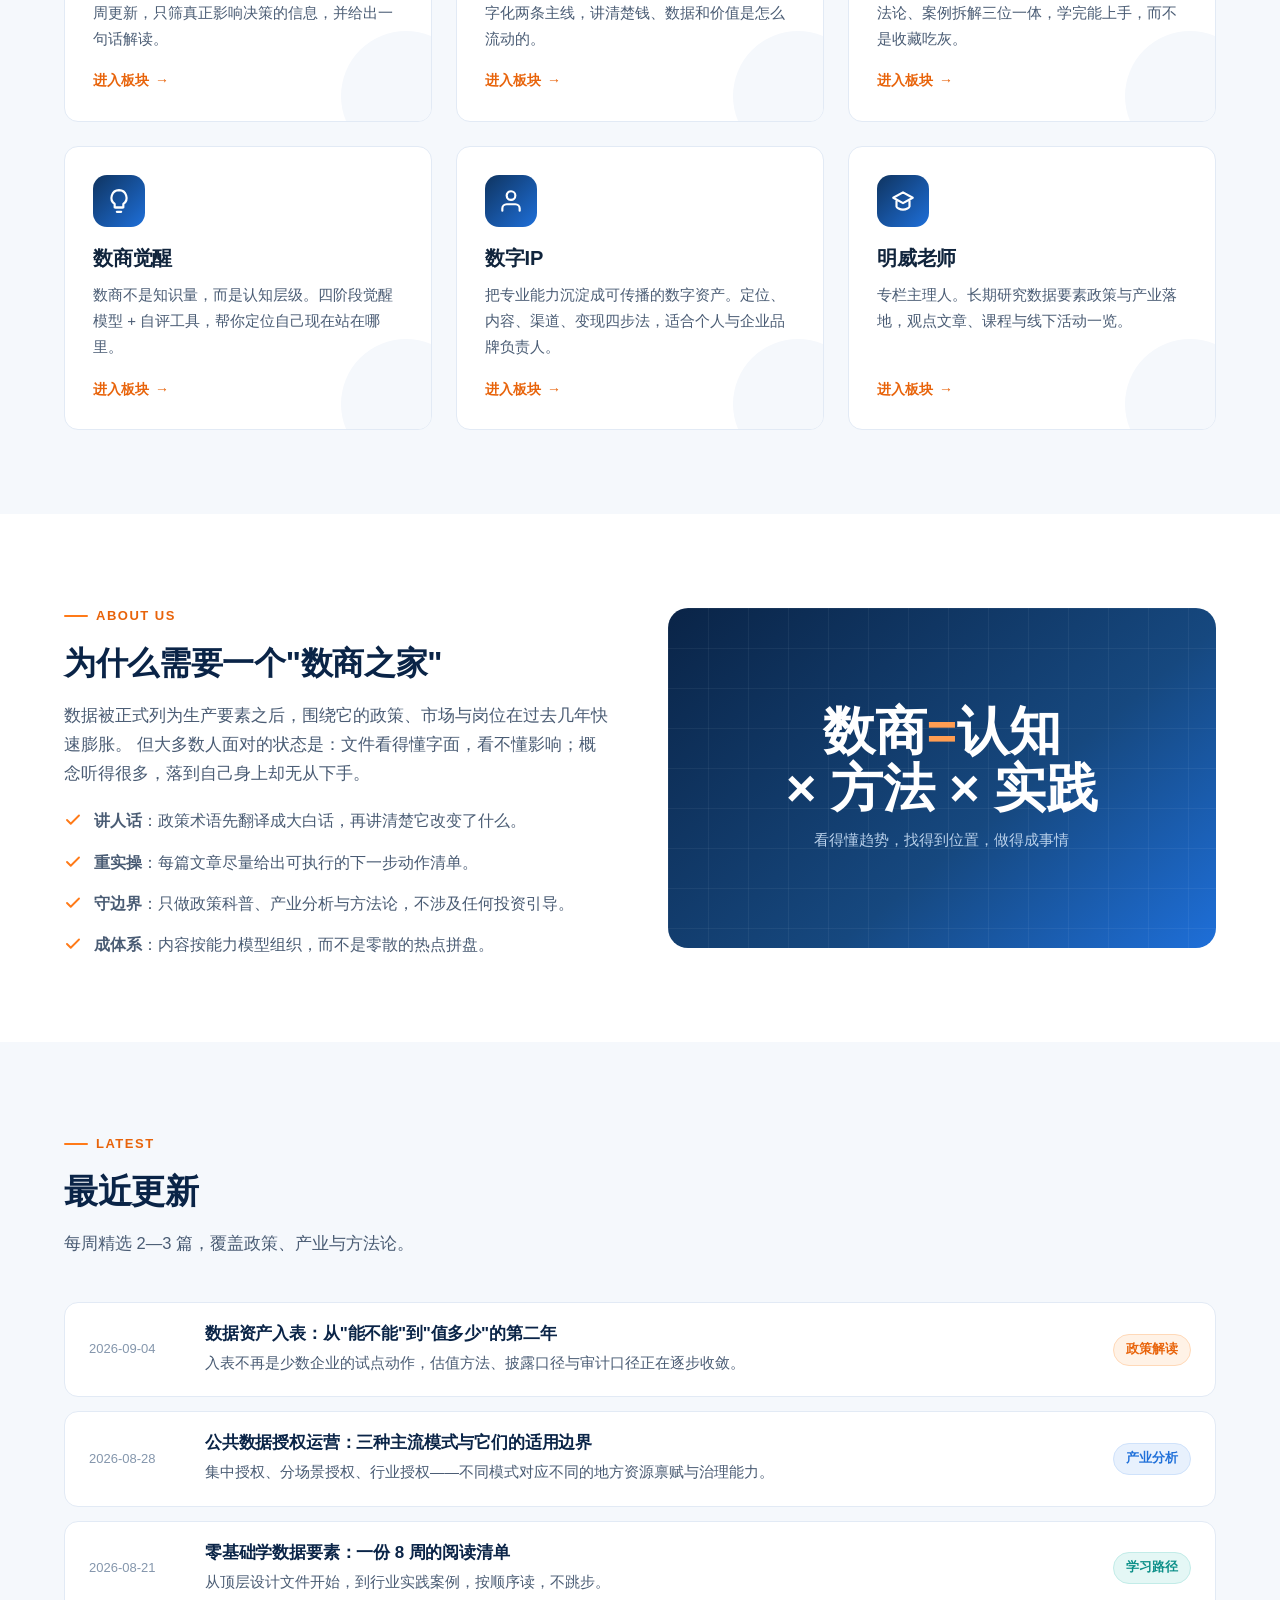
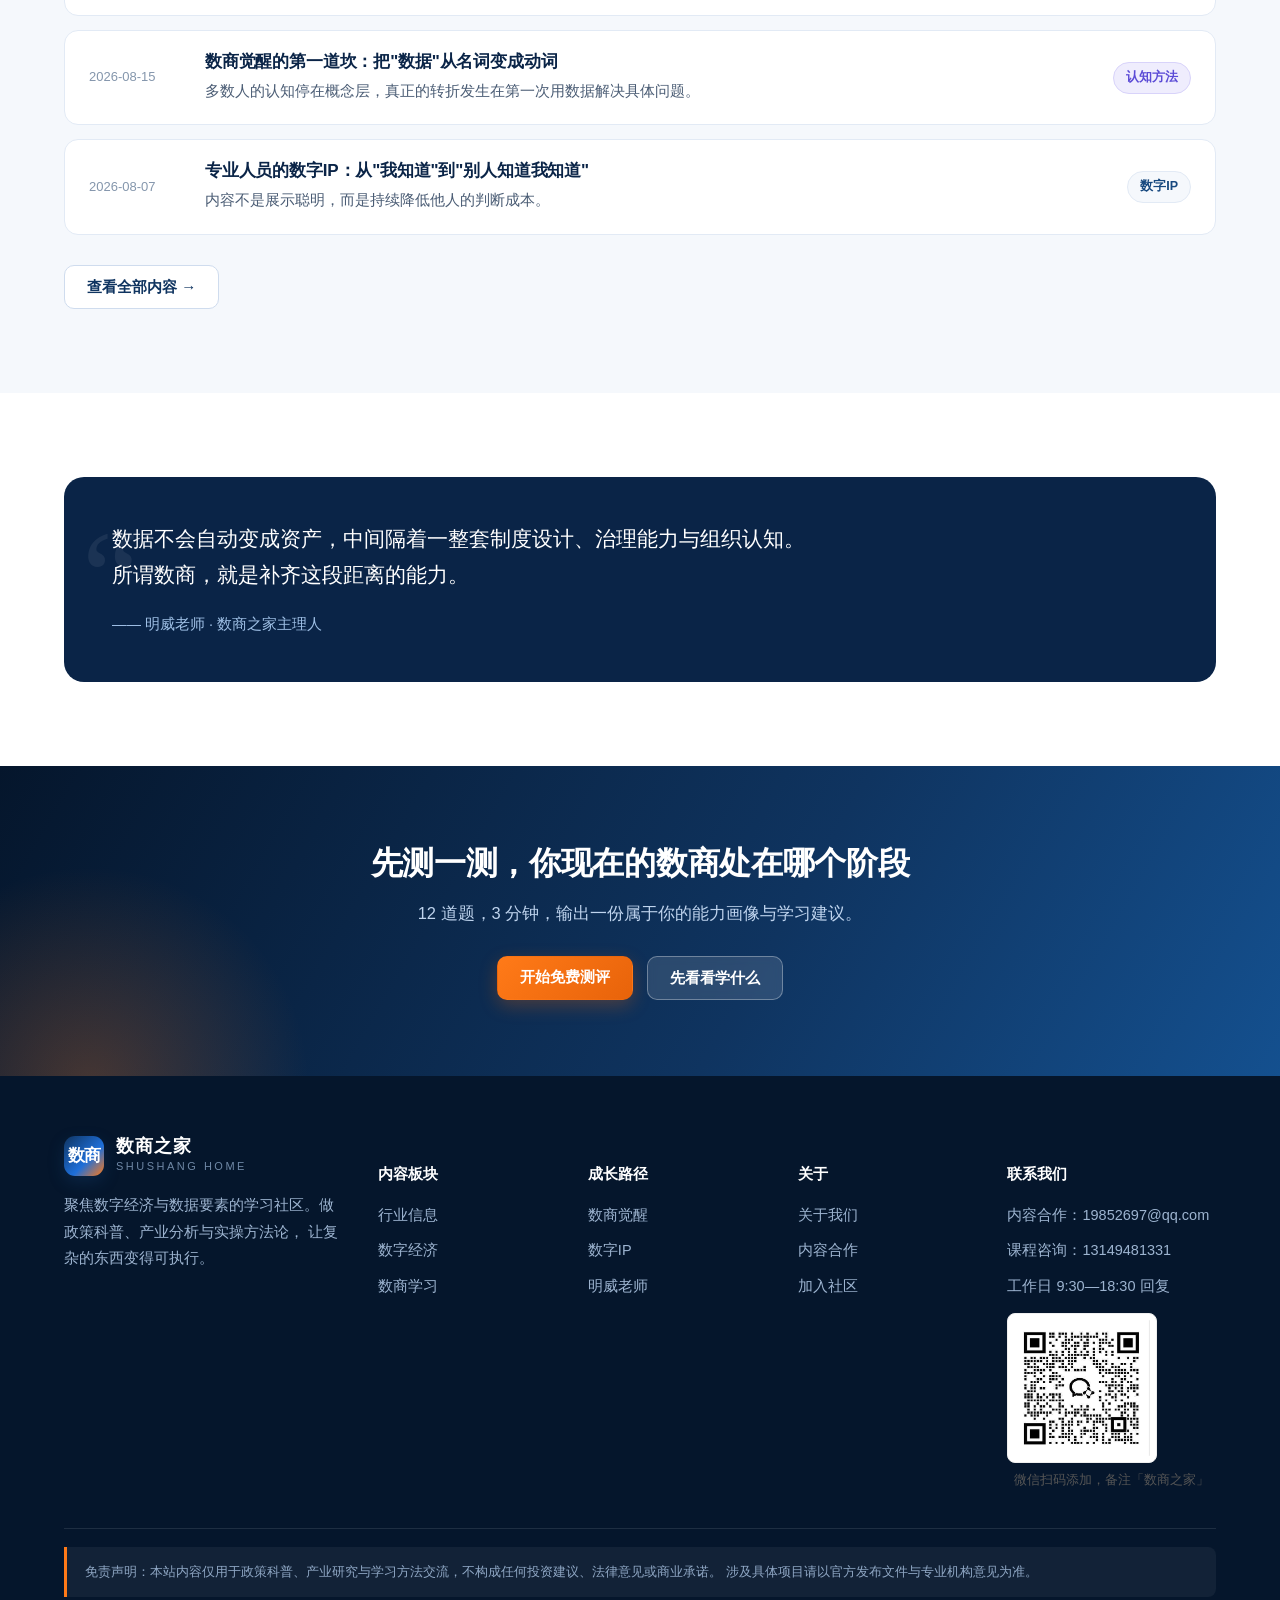
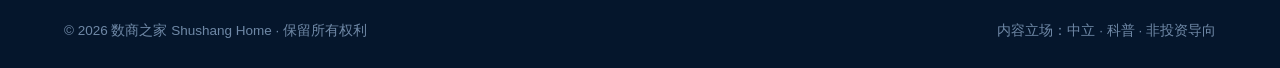
==== commit 56abeb1c: "deploy: index.html" ====
--- a/index.html
+++ b/index.html
@@ -8,7 +8,7 @@
 <meta http-equiv="Expires" content="0">
 <title>数商之家 — 数字经济 · 数据要素 · 数商觉醒</title>
 <meta name="description" content="数商之家，聚焦数字经济、数据要素与数据资产化的学习与实践社区。提供行业信息、政策解读、数商学习路径、数商觉醒方法论、数字IP打造与明威老师专栏内容。">
-<link rel="stylesheet" href="assets/css/style.css">
+<link rel="stylesheet" href="assets/css/style.css?v=2">
 </head>
 <body>
 
@@ -399,7 +399,7 @@
   <svg viewBox="0 0 24 24" width="20" height="20" fill="none" stroke="currentColor" stroke-width="2.2" stroke-linecap="round" stroke-linejoin="round"><path d="M12 19V5M5 12l7-7 7 7"/></svg>
 </button>
 
-<script src="assets/js/main.js"></script>
-<script src="assets/js/ai-widget.js"></script>
+<script src="assets/js/main.js?v=2"></script>
+<script src="assets/js/ai-widget.js?v=3"></script>
 </body>
 </html>
--- a/assets/css/style.css
+++ b/assets/css/style.css
@@ -610,6 +610,61 @@
 .cta h2 { font-size: 32px; margin-bottom: 14px; }
 .cta p { color: #bfd4ee; margin-bottom: 28px; font-size: 16.5px; }
 .cta .hero-actions { justify-content: center; margin-bottom: 0; }
+
+/* ---------- AI 顾问入口卡片 ---------- */
+.ai-entry {
+  display: flex;
+  align-items: center;
+  gap: 24px;
+  padding: 30px 34px;
+  border-radius: var(--radius-lg);
+  background: linear-gradient(120deg, var(--navy-800), var(--navy-600) 55%, var(--blue-500));
+  color: #fff;
+  position: relative;
+  overflow: hidden;
+  box-shadow: var(--shadow);
+  transition: transform .22s, box-shadow .22s;
+}
+.ai-entry:hover { transform: translateY(-4px); box-shadow: var(--shadow-lg); }
+.ai-entry::after {
+  content: "";
+  position: absolute;
+  right: -120px; top: -120px;
+  width: 320px; height: 320px;
+  border-radius: 50%;
+  background: radial-gradient(circle, rgba(255, 122, 24, .35), transparent 62%);
+}
+.ai-entry > * { position: relative; z-index: 1; }
+.ai-entry-icon {
+  width: 64px; height: 64px;
+  border-radius: 18px;
+  flex-shrink: 0;
+  background: linear-gradient(135deg, var(--orange-400), var(--orange-600));
+  display: grid;
+  place-items: center;
+  box-shadow: 0 8px 20px rgba(232, 99, 10, .34);
+}
+.ai-entry-icon svg { width: 32px; height: 32px; color: #fff; }
+.ai-entry-body { flex: 1; }
+.ai-entry-body h3 { font-size: 21px; margin-bottom: 8px; color: #fff; }
+.ai-entry-body p { font-size: 15px; color: #c5d7ee; max-width: 640px; }
+.ai-entry-cta {
+  flex-shrink: 0;
+  font-size: 15px;
+  font-weight: 700;
+  color: #fff;
+  background: rgba(255, 255, 255, .14);
+  border: 1px solid rgba(255, 255, 255, .3);
+  padding: 12px 22px;
+  border-radius: 999px;
+  white-space: nowrap;
+  transition: background .2s, border-color .2s;
+}
+.ai-entry:hover .ai-entry-cta { background: var(--orange-500); border-color: var(--orange-500); }
+@media (max-width: 760px) {
+  .ai-entry { flex-direction: column; align-items: flex-start; gap: 18px; padding: 26px; }
+  .ai-entry-cta { align-self: stretch; text-align: center; }
+}
 
 /* ---------- 页脚 ---------- */
 .footer {
